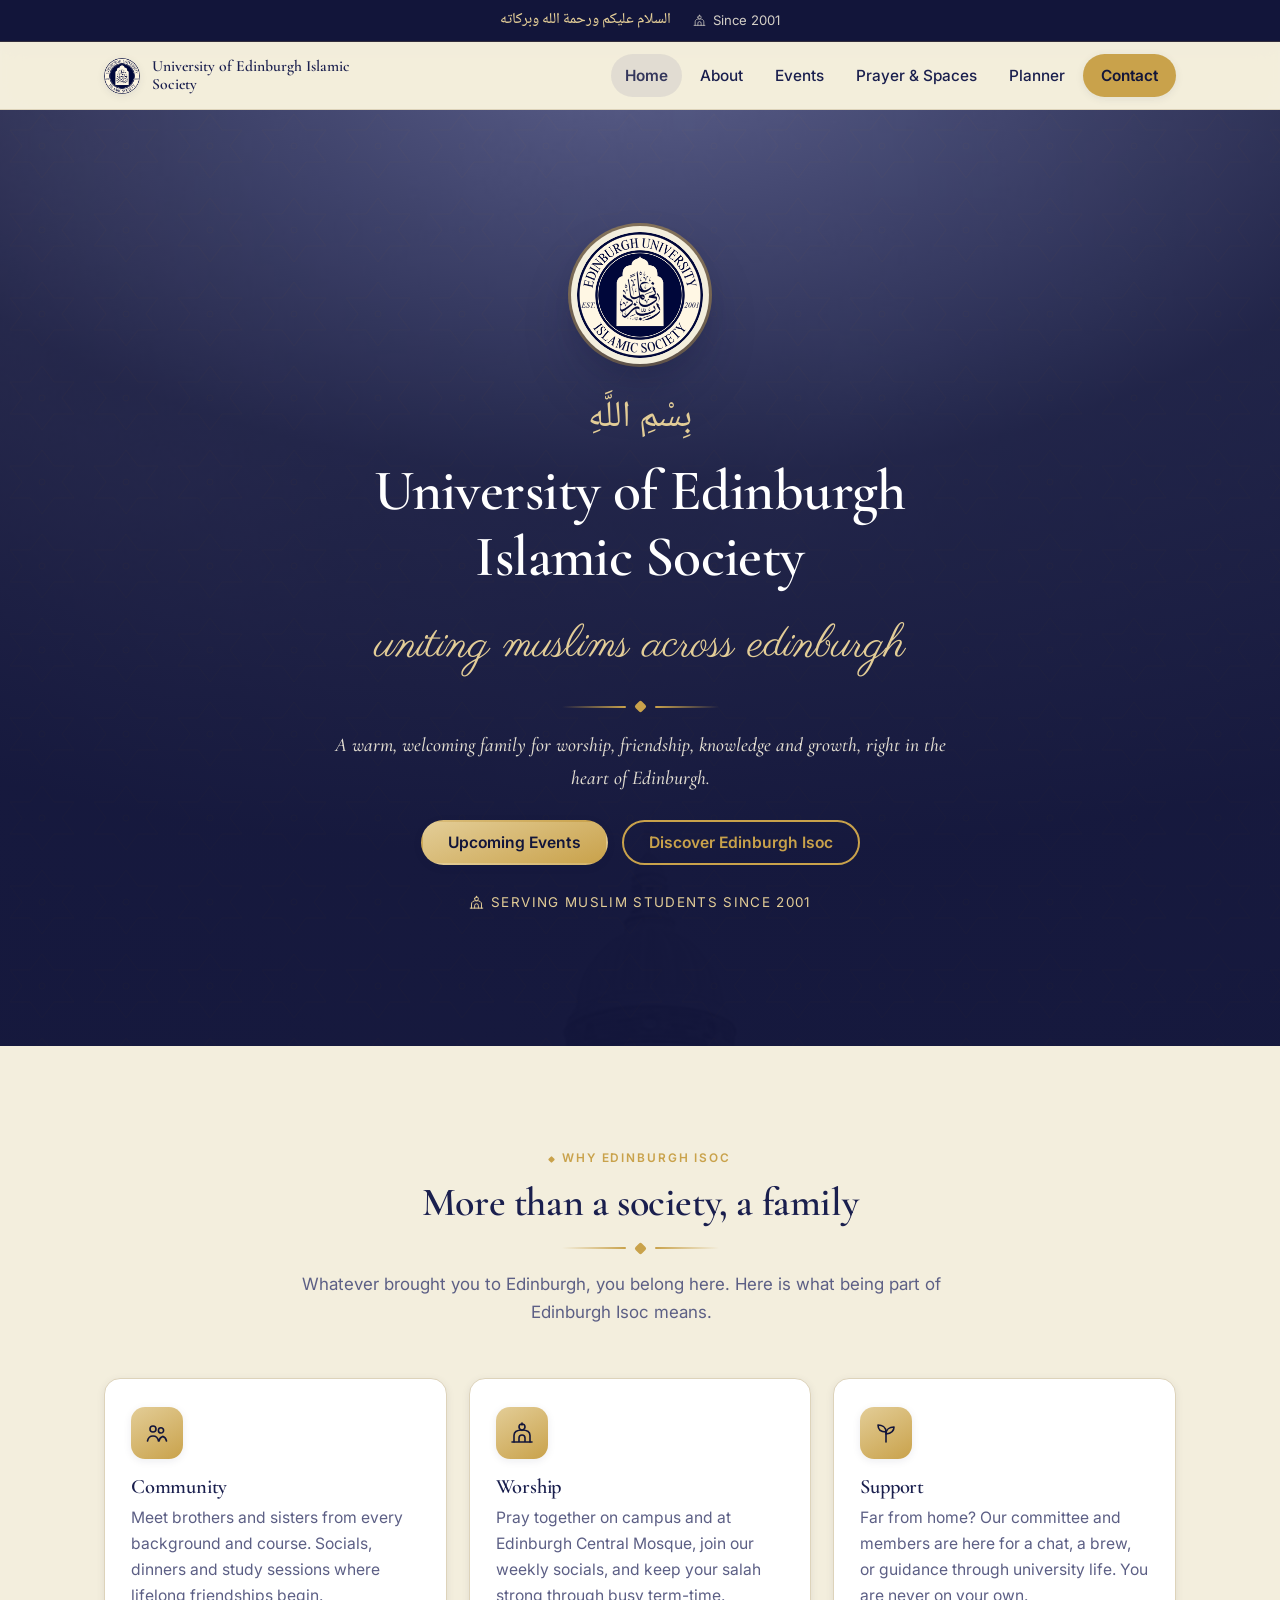
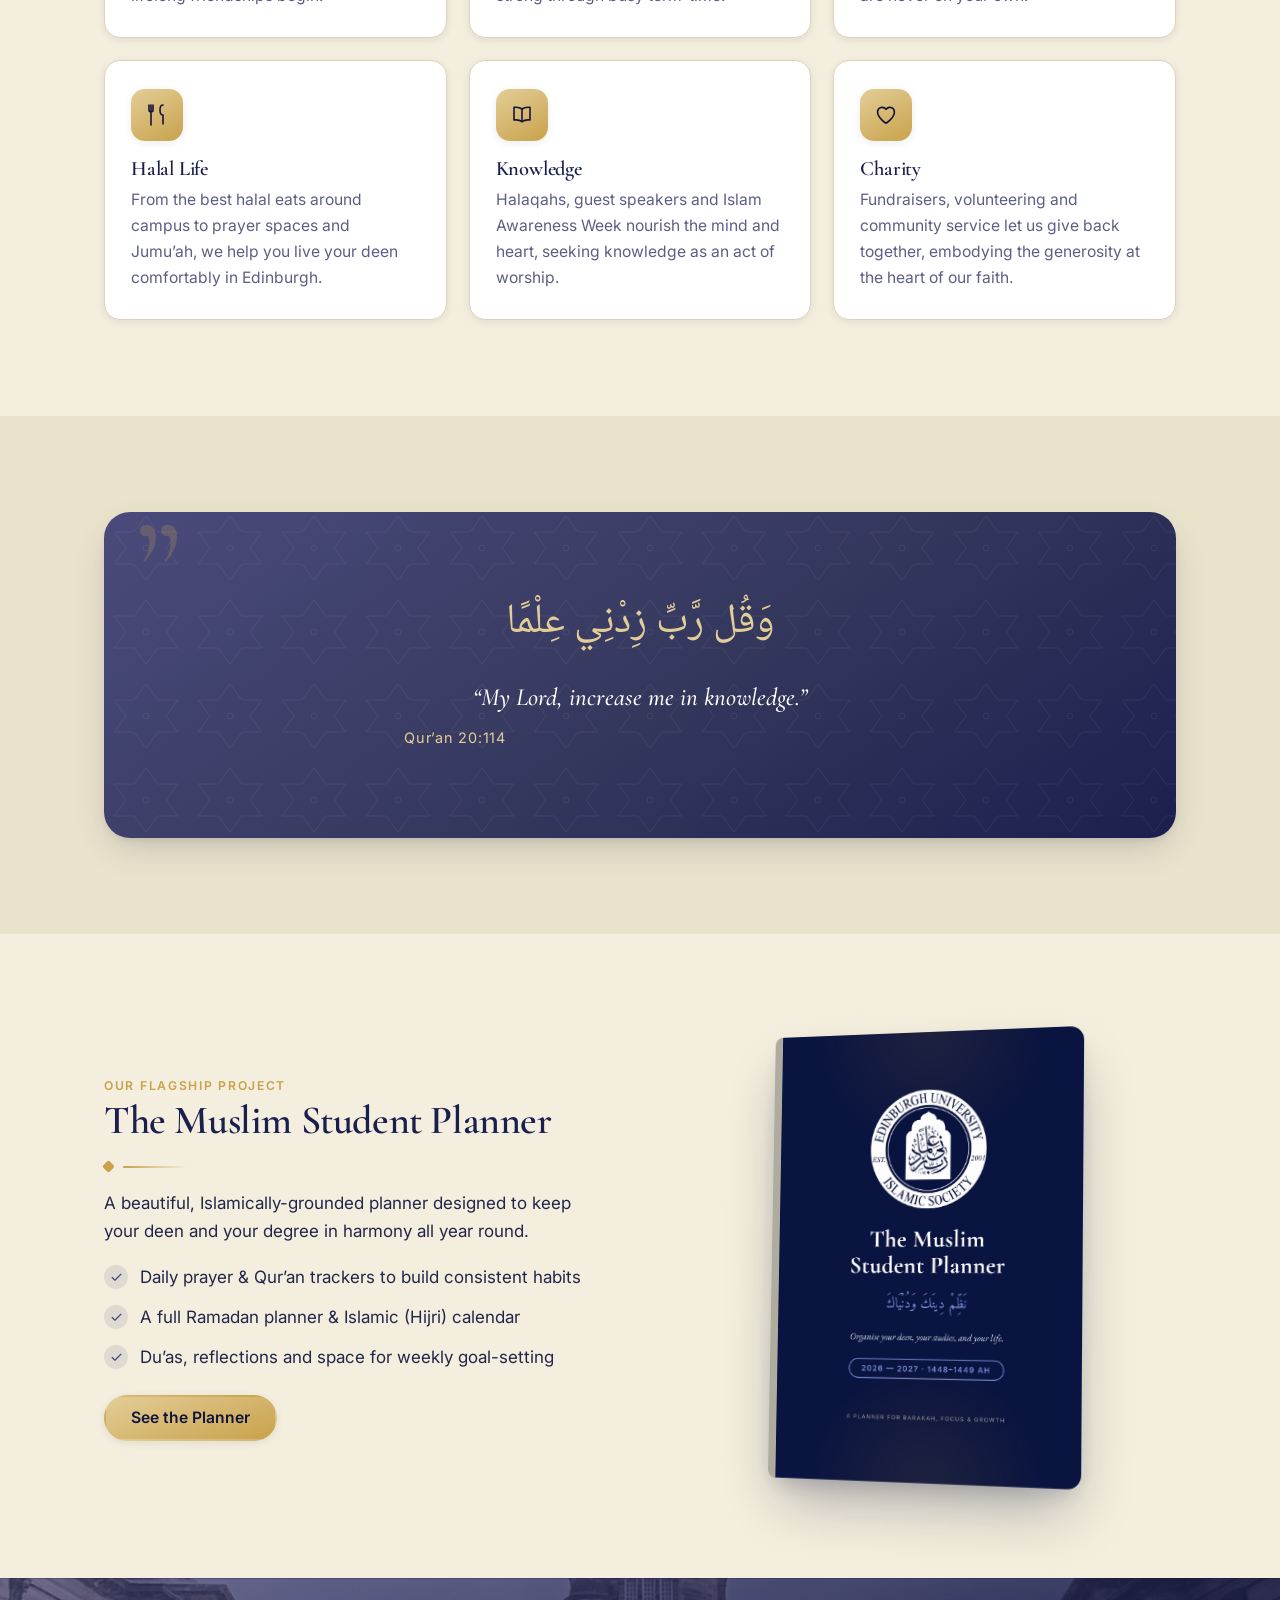
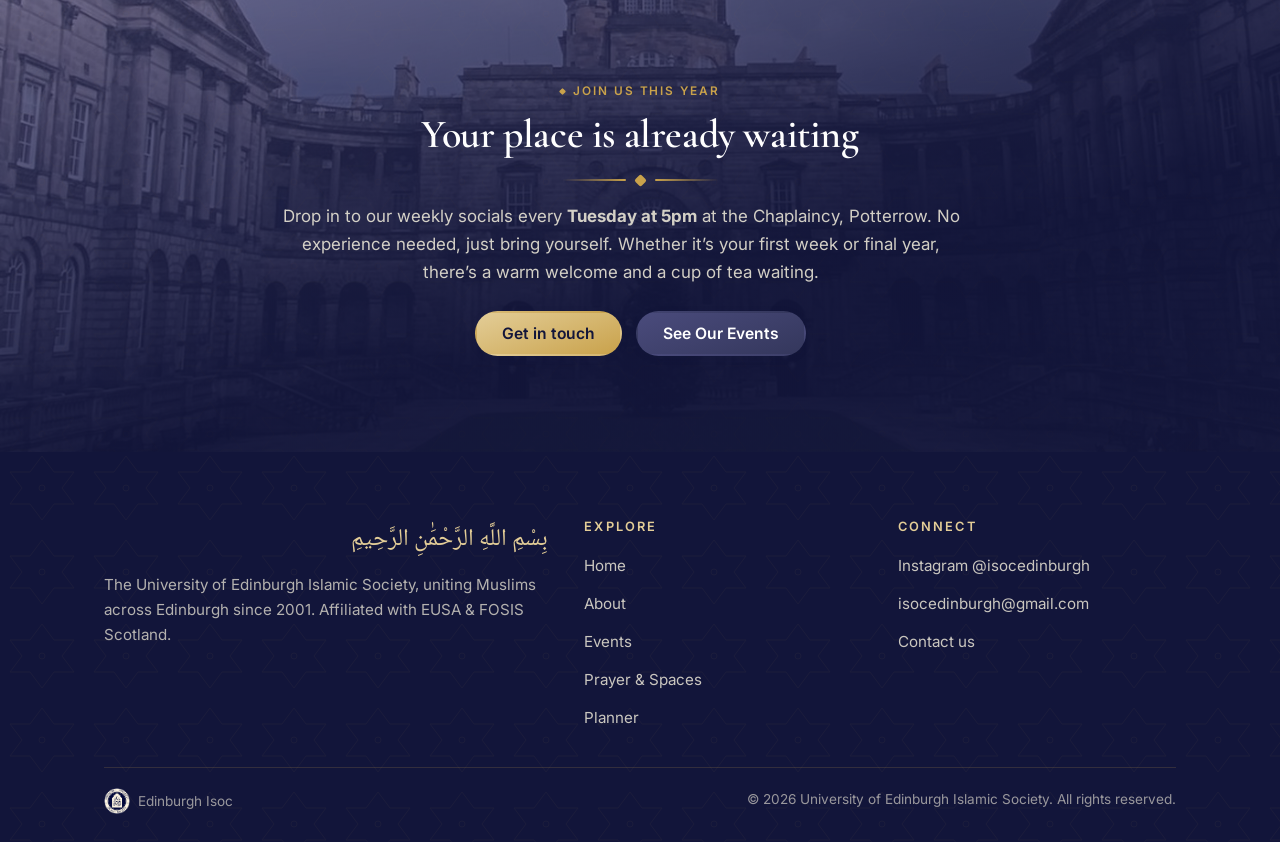
==== index.html @ 8b5e1097 "Initial commit: Edinburgh Isoc website, ready for Vercel Static multi-page site (Home, About, Events" ====
<!DOCTYPE html>
<html lang="en">
<head>
  <meta charset="UTF-8" />
  <meta name="viewport" content="width=device-width, initial-scale=1.0" />
  <title>University of Edinburgh Islamic Society · Edinburgh Isoc</title>
  <meta name="description" content="The University of Edinburgh Islamic Society (Edinburgh Isoc): uniting Muslims across Edinburgh. Community, worship, support and knowledge since 2001." />
  <link rel="icon" href="assets/logo-mark.png" />
  <link rel="preconnect" href="https://fonts.googleapis.com" />
  <link rel="preconnect" href="https://fonts.gstatic.com" crossorigin />
  <link rel="stylesheet" href="assets/style.css" />
</head>
<body>

  <!-- ===== Salaam top bar ===== -->
  <div class="topbar">
    <div class="topbar-inner">
      <span class="salaam">السلام عليكم ورحمة الله وبركاته</span>
      <span class="tb-item"><svg viewBox="0 0 24 24" fill="none" stroke="currentColor" stroke-width="1.6" stroke-linecap="round" stroke-linejoin="round" aria-hidden="true"><path d="M12 2v2M9 6a3 3 0 1 1 6 0c0 1.7-1.3 2.6-3 3.4C10.3 8.6 9 7.7 9 6Z"/><path d="M4 21v-6.5C4 11 7 9 12 9s8 2 8 5.5V21"/><path d="M2 21h20M9 21v-4a3 3 0 0 1 6 0v4"/></svg> Since 2001</span>
    </div>
  </div>

  <!-- ===== Sticky nav ===== -->
  <header class="nav">
    <nav class="nav-inner" aria-label="Primary">
      <a class="brand" href="index.html" aria-label="University of Edinburgh Islamic Society home">
        <img class="brand-mark" src="assets/logo-mark.png" alt="Edinburgh Isoc crescent logo" width="36" height="36"
          onerror="this.outerHTML='&lt;svg class=&quot;brand-mark&quot; viewBox=&quot;0 0 100 100&quot; width=&quot;36&quot; height=&quot;36&quot; aria-hidden=&quot;true&quot;&gt;&lt;path d=&quot;M68 12a40 40 0 1 0 0 76 32 32 0 1 1 0-76z&quot; fill=&quot;%23c9a24b&quot;/&gt;&lt;/svg&gt;'" />
        <span class="brand-text"><b>University of Edinburgh Islamic Society</b></span>
      </a>
      <div class="nav-links">
        <a href="index.html" class="active" aria-current="page">Home</a>
        <a href="about.html">About</a>
        <a href="fixr.html">Events</a>
        <a href="prayer.html">Prayer &amp; Spaces</a>
        <a href="planner.html">Planner</a>
        <a href="contact.html" class="nav-cta">Contact</a>
      </div>
      <button class="hamburger" aria-label="Open menu" aria-expanded="false" aria-controls="primary-menu">
        <span></span><span></span><span></span>
      </button>
    </nav>
  </header>
  <div class="nav-overlay" aria-hidden="true"></div>

  <main>
    <!-- ===== Hero ===== -->
    <section class="hero">
      <div class="hero-bg"></div>
      <div class="hero-scrim"></div>
      <div class="hero-pattern"></div>
      <div class="hero-inner">
        <img class="logo-full" src="assets/logo-full.png" alt="University of Edinburgh Islamic Society" width="148"
          onerror="this.outerHTML='&lt;svg class=&quot;logo-full&quot; viewBox=&quot;0 0 100 100&quot; width=&quot;148&quot; height=&quot;148&quot; aria-hidden=&quot;true&quot;&gt;&lt;path d=&quot;M68 12a40 40 0 1 0 0 76 32 32 0 1 1 0-76z&quot; fill=&quot;%23c9a24b&quot;/&gt;&lt;/svg&gt;'" />
        <p class="bismillah">بِسْمِ اللَّهِ</p>
        <h1>University of Edinburgh<br />Islamic Society</h1>
        <span class="hero-script">uniting muslims across edinburgh</span>
        <div class="gold-rule"><span class="diamond"></span></div>
        <p class="hero-lead">A warm, welcoming family for worship, friendship, knowledge and growth, right in the heart of Edinburgh.</p>
        <div class="btn-row center">
          <a class="btn btn-gold" href="fixr.html">Upcoming Events</a>
          <a class="btn btn-ghost" href="about.html">Discover Edinburgh Isoc</a>
        </div>
        <p class="hero-meta"><span><svg viewBox="0 0 24 24" fill="none" stroke="currentColor" stroke-width="1.6" stroke-linecap="round" stroke-linejoin="round" aria-hidden="true"><path d="M12 2v2M9 6a3 3 0 1 1 6 0c0 1.7-1.3 2.6-3 3.4C10.3 8.6 9 7.7 9 6Z"/><path d="M4 21v-6.5C4 11 7 9 12 9s8 2 8 5.5V21"/><path d="M2 21h20M9 21v-4a3 3 0 0 1 6 0v4"/></svg> Serving Muslim students since 2001</span></p>
      </div>
    </section>

    <!-- ===== Why Edinburgh Isoc ===== -->
    <section class="section section--cream">
      <div class="container">
        <div class="section-head reveal">
          <span class="eyebrow">Why Edinburgh Isoc</span>
          <h2>More than a society, a family</h2>
          <div class="gold-rule"><span class="diamond"></span></div>
          <p>Whatever brought you to Edinburgh, you belong here. Here is what being part of Edinburgh Isoc means.</p>
        </div>
        <div class="grid grid-3">
          <article class="card reveal">
            <span class="icon-chip" aria-hidden="true"><svg viewBox="0 0 24 24" fill="none" stroke="currentColor" stroke-width="1.6" stroke-linecap="round" stroke-linejoin="round" aria-hidden="true"><path d="M8 11a3 3 0 1 0 0-6 3 3 0 0 0 0 6Zm8 1a2.6 2.6 0 1 0 0-5.2 2.6 2.6 0 0 0 0 5.2ZM2.5 20c.6-3.2 3-5 5.5-5s4.9 1.8 5.5 5M14 20c.4-2.3 1.8-4 3.7-4.6 2 .5 3.3 2.3 3.8 4.6"/></svg></span>
            <h3>Community</h3>
            <p>Meet brothers and sisters from every background and course. Socials, dinners and study sessions where lifelong friendships begin.</p>
          </article>
          <article class="card reveal">
            <span class="icon-chip" aria-hidden="true"><svg viewBox="0 0 24 24" fill="none" stroke="currentColor" stroke-width="1.6" stroke-linecap="round" stroke-linejoin="round" aria-hidden="true"><path d="M12 2v2M9 6a3 3 0 1 1 6 0c0 1.7-1.3 2.6-3 3.4C10.3 8.6 9 7.7 9 6Z"/><path d="M4 21v-6.5C4 11 7 9 12 9s8 2 8 5.5V21"/><path d="M2 21h20M9 21v-4a3 3 0 0 1 6 0v4"/></svg></span>
            <h3>Worship</h3>
            <p>Pray together on campus and at Edinburgh Central Mosque, join our weekly socials, and keep your salah strong through busy term-time.</p>
          </article>
          <article class="card reveal">
            <span class="icon-chip" aria-hidden="true"><svg viewBox="0 0 24 24" fill="none" stroke="currentColor" stroke-width="1.6" stroke-linecap="round" stroke-linejoin="round" aria-hidden="true"><path d="M12 21V11"/><path d="M12 11C12 6 8 4 4 4c0 4.5 2.8 7 8 7Z"/><path d="M12 13c0-4.5 3.5-7 8-7 0 4-3 6.5-8 7Z"/></svg></span>
            <h3>Support</h3>
            <p>Far from home? Our committee and members are here for a chat, a brew, or guidance through university life. You are never on your own.</p>
          </article>
          <article class="card reveal">
            <span class="icon-chip" aria-hidden="true"><svg viewBox="0 0 24 24" fill="none" stroke="currentColor" stroke-width="1.6" stroke-linecap="round" stroke-linejoin="round" aria-hidden="true"><path d="M6 2v8M4 2v5a2 2 0 0 0 4 0V2M6 10v12M18 2c-1.7 0-3 2-3 5s1 5 3 5v9"/></svg></span>
            <h3>Halal Life</h3>
            <p>From the best halal eats around campus to prayer spaces and Jumu’ah, we help you live your deen comfortably in Edinburgh.</p>
          </article>
          <article class="card reveal">
            <span class="icon-chip" aria-hidden="true"><svg viewBox="0 0 24 24" fill="none" stroke="currentColor" stroke-width="1.6" stroke-linecap="round" stroke-linejoin="round" aria-hidden="true"><path d="M12 6c-2-1.5-4.5-2-8-1.6V17c3.5-.4 6 .1 8 1.6 2-1.5 4.5-2 8-1.6V4.4C16.5 4 14 4.5 12 6Z"/><path d="M12 6v12.6"/></svg></span>
            <h3>Knowledge</h3>
            <p>Halaqahs, guest speakers and Islam Awareness Week nourish the mind and heart, seeking knowledge as an act of worship.</p>
          </article>
          <article class="card reveal">
            <span class="icon-chip" aria-hidden="true"><svg viewBox="0 0 24 24" fill="none" stroke="currentColor" stroke-width="1.6" stroke-linecap="round" stroke-linejoin="round" aria-hidden="true"><path d="M12 20.2S3.6 15 3.6 9a4.6 4.6 0 0 1 8.4-2.6A4.6 4.6 0 0 1 20.4 9c0 6-8.4 11.2-8.4 11.2Z"/></svg></span>
            <h3>Charity</h3>
            <p>Fundraisers, volunteering and community service let us give back together, embodying the generosity at the heart of our faith.</p>
          </article>
        </div>
      </div>
    </section>

    <!-- ===== Qur'an quote band ===== -->
    <section class="section section--panel">
      <div class="container">
        <div class="quote-band reveal">
          <p class="ar">وَقُل رَّبِّ زِدْنِي عِلْمًا</p>
          <p class="tr">“My Lord, increase me in knowledge.”</p>
          <p class="ref">Qur’an 20:114</p>
        </div>
      </div>
    </section>

    <!-- ===== Planner feature ===== -->
    <section class="section section--cream">
      <div class="container">
        <div class="feature">
          <div class="reveal">
            <span class="eyebrow" style="color:var(--gold);font-weight:600;letter-spacing:.14em;text-transform:uppercase;font-size:.76rem;">Our flagship project</span>
            <h2>The Muslim Student Planner</h2>
            <div class="gold-rule start"><span class="diamond"></span></div>
            <p>A beautiful, Islamically-grounded planner designed to keep your deen and your degree in harmony all year round.</p>
            <ul class="ticklist">
              <li><span class="tick"><svg viewBox="0 0 24 24" fill="none" stroke="currentColor" stroke-width="2.2" stroke-linecap="round" stroke-linejoin="round" aria-hidden="true"><path d="m4 12 5 5 11-11"/></svg></span><span>Daily prayer &amp; Qur’an trackers to build consistent habits</span></li>
              <li><span class="tick"><svg viewBox="0 0 24 24" fill="none" stroke="currentColor" stroke-width="2.2" stroke-linecap="round" stroke-linejoin="round" aria-hidden="true"><path d="m4 12 5 5 11-11"/></svg></span><span>A full Ramadan planner &amp; Islamic (Hijri) calendar</span></li>
              <li><span class="tick"><svg viewBox="0 0 24 24" fill="none" stroke="currentColor" stroke-width="2.2" stroke-linecap="round" stroke-linejoin="round" aria-hidden="true"><path d="m4 12 5 5 11-11"/></svg></span><span>Du’as, reflections and space for weekly goal-setting</span></li>
            </ul>
            <div class="btn-row">
              <a class="btn btn-gold" href="planner.html">See the Planner</a>
            </div>
          </div>
          <div class="reveal">
            <div class="book-wrap">
              <img class="book-cover" src="assets/planner-cover.jpg" alt="The Muslim Student Planner 2026–27 cover" />
            </div>
          </div>
        </div>
      </div>
    </section>

    <!-- ===== Final CTA ===== -->
    <section class="section section--ink has-photo">
      <div class="container">
        <div class="section-head reveal" style="margin-bottom:24px;">
          <span class="eyebrow">Join us this year</span>
          <h2 style="color:var(--white);">Your place is already waiting</h2>
          <div class="gold-rule"><span class="diamond"></span></div>
          <p style="color:rgba(243,238,221,.85);">Drop in to our weekly socials every <strong>Tuesday at 5pm</strong> at the Chaplaincy, Potterrow. No experience needed, just bring yourself. Whether it’s your first week or final year, there’s a warm welcome and a cup of tea waiting.</p>
        </div>
        <div class="btn-row center reveal">
          <a class="btn btn-gold" href="contact.html">Get in touch</a>
          <a class="btn btn-green" href="fixr.html">See Our Events</a>
        </div>
      </div>
    </section>
  </main>

  <!-- ===== Footer ===== -->
  <footer class="footer">
    <div class="container">
      <div class="footer-grid">
        <div class="footer-about">
          <p class="bismillah">بِسْمِ اللَّهِ الرَّحْمَٰنِ الرَّحِيمِ</p>
          <p>The University of Edinburgh Islamic Society, uniting Muslims across Edinburgh since 2001. Affiliated with EUSA &amp; FOSIS Scotland.</p>
        </div>
        <div>
          <h4>Explore</h4>
          <ul>
            <li><a href="index.html">Home</a></li>
            <li><a href="about.html">About</a></li>
            <li><a href="fixr.html">Events</a></li>
            <li><a href="prayer.html">Prayer &amp; Spaces</a></li>
            <li><a href="planner.html">Planner</a></li>
          </ul>
        </div>
        <div>
          <h4>Connect</h4>
          <ul>
            <li><a href="https://instagram.com/isocedinburgh" target="_blank" rel="noopener">Instagram @isocedinburgh</a></li>
            <li><a href="mailto:isocedinburgh@gmail.com">isocedinburgh@gmail.com</a></li>
            <li><a href="contact.html">Contact us</a></li>
          </ul>
        </div>
      </div>
      <div class="footer-bottom">
        <span class="brand-mini">
          <img src="assets/logo-mark.png" alt="" aria-hidden="true" width="26" height="26" onerror="this.style.display='none'" />
          Edinburgh Isoc
        </span>
        <span>&copy; <span id="year">2026</span> University of Edinburgh Islamic Society. All rights reserved.</span>
      </div>
    </div>
  </footer>

  <script src="assets/script.js"></script>
</body>
</html>
---- assets/style.css ----
/* =====================================================================
   University of Edinburgh Islamic Society (Edinburgh Isoc)
   Global stylesheet (all pages)
   Handwritten CSS. No frameworks, no bundlers.
   ===================================================================== */

@import url('https://fonts.googleapis.com/css2?family=Cormorant+Garamond:ital,wght@0,500;0,600;0,700;1,500&family=Parisienne&family=Inter:wght@400;500;600;700&family=Noto+Naskh+Arabic:wght@400;500;600;700&display=swap');

/* ---------- Design tokens — navy / gold / cream ---------- */
:root {
  --ink: #1a1f4e;
  --ink2: #12153a;
  --green: #4a4b7c;
  --green2: #34375c;
  --gold: #c9a24b;
  --gold-lt: #e3cd97;
  --cream: #f3eedd;
  --panel: #eae3cc;
  --text: #23264a;
  --muted: #5c5f85;
  --white: #ffffff;
  --line: #ddd3ba;

  --serif: 'Cormorant Garamond', Georgia, 'Times New Roman', Times, serif;
  --serif-italic: 'Cormorant Garamond', Georgia, serif;
  --script: 'Parisienne', 'Snell Roundhand', cursive;
  --body: 'Inter', system-ui, -apple-system, 'Segoe UI', Roboto, Helvetica, Arial, sans-serif;
  --arabic: 'Noto Naskh Arabic', 'Geeza Pro', 'Traditional Arabic', serif;

  --radius: 16px;
  --radius-sm: 10px;
  --radius-lg: 26px;
  --maxw: 1120px;
  --shadow-sm: 0 2px 8px rgba(18, 21, 58, 0.08);
  --shadow: 0 14px 34px -6px rgba(18, 21, 58, 0.18), 0 4px 10px -4px rgba(18, 21, 58, 0.12);
  --shadow-lg: 0 30px 60px -12px rgba(18, 21, 58, 0.32), 0 10px 24px -8px rgba(18, 21, 58, 0.18);
  --ring: 0 0 0 3px rgba(201, 162, 75, 0.38);

  /* subtle 8-point Islamic star lattice, tokenised so any section can call it */
  --pattern-gold: url("data:image/svg+xml,%3Csvg xmlns='http://www.w3.org/2000/svg' width='84' height='84' viewBox='0 0 84 84'%3E%3Cg fill='none' stroke='%23c9a24b' stroke-width='1'%3E%3Cpath d='M42 4 L54 20 L74 20 L62 36 L74 52 L54 52 L42 68 L30 52 L10 52 L22 36 L10 20 L30 20 Z'/%3E%3Ccircle cx='42' cy='36' r='3'/%3E%3C/g%3E%3C/svg%3E");
  --pattern-cream: url("data:image/svg+xml,%3Csvg xmlns='http://www.w3.org/2000/svg' width='84' height='84' viewBox='0 0 84 84'%3E%3Cg fill='none' stroke='%23f3eedd' stroke-width='1'%3E%3Cpath d='M42 4 L54 20 L74 20 L62 36 L74 52 L54 52 L42 68 L30 52 L10 52 L22 36 L10 20 L30 20 Z'/%3E%3Ccircle cx='42' cy='36' r='3'/%3E%3C/g%3E%3C/svg%3E");
  --grain: url("data:image/svg+xml,%3Csvg xmlns='http://www.w3.org/2000/svg' width='140' height='140'%3E%3Cfilter id='n'%3E%3CfeTurbulence type='fractalNoise' baseFrequency='0.85' numOctaves='2' stitchTiles='stitch'/%3E%3CfeColorMatrix type='saturate' values='0'/%3E%3C/filter%3E%3Crect width='100%25' height='100%25' filter='url(%23n)'/%3E%3C/svg%3E");
}

/* ---------- Reset / base ---------- */
*, *::before, *::after { box-sizing: border-box; }
html { scroll-behavior: smooth; -webkit-text-size-adjust: 100%; }
body {
  margin: 0;
  font-family: var(--body);
  color: var(--text);
  background: var(--cream);
  line-height: 1.65;
  font-size: 17px;
  -webkit-font-smoothing: antialiased;
  text-rendering: optimizeLegibility;
}
img { max-width: 100%; display: block; }
a { color: var(--green); text-decoration: none; }
a:hover { color: var(--green2); }
h1, h2, h3, h4 {
  font-family: var(--serif);
  font-optical-sizing: auto;
  color: var(--ink);
  line-height: 1.14;
  font-weight: 600;
  margin: 0 0 .4em;
  letter-spacing: -.01em;
  text-wrap: balance;
}
h1 { font-size: clamp(2.3rem, 5.4vw, 3.6rem); font-weight: 600; }
h2 { font-size: clamp(1.7rem, 3.6vw, 2.5rem); }
h3 { font-size: 1.28rem; font-weight: 600; }
p { margin: 0 0 1rem; max-width: 62ch; }
p.center, .center p { margin-inline: auto; }
:focus-visible { outline: none; box-shadow: var(--ring); border-radius: 6px; }

/* ---------- Layout helpers ---------- */
.container { width: 100%; max-width: var(--maxw); margin-inline: auto; padding-inline: 24px; }
.section { padding: clamp(52px, 7.5vw, 96px) 0; }
.section--cream { background: var(--cream); }
.section--panel { background: var(--panel); position: relative; }
.section--ink { background: var(--ink); color: var(--cream); }
.section--ink.has-photo {
  position: relative;
  background-image:
    linear-gradient(165deg, rgba(74,75,124,.5), rgba(18,21,58,.94) 62%),
    url('cta-photo.jpg');
  background-size: cover;
  background-position: center 42%;
}
.section--ink.has-photo::before { content: ""; position: absolute; inset: 0; background-image: var(--pattern-gold); background-size: 84px 84px; opacity: .08; mix-blend-mode: soft-light; }
.section--ink.has-photo .container { position: relative; }
.section-head { max-width: 720px; margin: 0 auto clamp(30px, 4vw, 52px); text-align: center; }
.section-head.left { margin-inline: 0; text-align: left; }
.section-head .eyebrow { display: inline-flex; align-items: center; gap: 8px; font-family: var(--body); font-weight: 600; letter-spacing: .16em; text-transform: uppercase; font-size: .74rem; color: var(--gold); margin-bottom: .7rem; }
.section-head .eyebrow::before { content: ""; width: 5px; height: 5px; background: var(--gold); transform: rotate(45deg); border-radius: 1px; }
.section-head p { color: var(--muted); font-size: 1.06rem; }
.lead { font-size: 1.15rem; color: var(--muted); }
.center { text-align: center; }

/* ---------- Gold divider ---------- */
.gold-rule { display: flex; align-items: center; justify-content: center; gap: 10px; margin: 18px auto; }
.gold-rule::before, .gold-rule::after { content: ""; height: 2px; width: 64px; background: linear-gradient(90deg, transparent, var(--gold)); border-radius: 2px; }
.gold-rule::after { background: linear-gradient(90deg, var(--gold), transparent); }
.gold-rule .diamond { width: 9px; height: 9px; background: var(--gold); transform: rotate(45deg); border-radius: 2px; }
.gold-rule.start { justify-content: flex-start; }
.gold-rule.start::before { display: none; }

/* Arabic text */
.arabic { font-family: var(--arabic); direction: rtl; line-height: 2; }

/* Script accent — sparing use, short phrases only */
.script { font-family: var(--script); font-weight: 400; color: var(--gold); line-height: 1.1; }
.hero-script { display: block; font-family: var(--script); font-size: clamp(2rem, 4.4vw, 2.9rem); color: var(--gold-lt); margin: -.35rem 0 .6rem; }

/* =====================================================================
   Salaam top bar
   ===================================================================== */
.topbar { background: var(--ink2); color: var(--gold-lt); font-size: .82rem; border-bottom: 1px solid rgba(201,162,75,.18); }
.topbar-inner { display: flex; align-items: center; justify-content: center; gap: 22px; padding: 8px 24px; max-width: var(--maxw); margin-inline: auto; white-space: nowrap; overflow-x: auto; scrollbar-width: none; }
.topbar-inner::-webkit-scrollbar { display: none; }
.topbar .salaam { font-family: var(--arabic); direction: rtl; color: var(--gold-lt); font-size: .95rem; font-weight: 500; }
.topbar .tb-item { color: rgba(243,238,221,.86); display: inline-flex; align-items: center; gap: 7px; }
.topbar .tb-item svg { flex: none; width: 13px; height: 13px; opacity: .85; }
.topbar .tb-spacer { flex: 1 1 auto; min-width: 8px; }
.topbar .tb-link { color: var(--gold); font-weight: 600; }
.topbar .tb-link:hover { color: var(--gold-lt); }

/* =====================================================================
   Sticky nav
   ===================================================================== */
.nav { position: sticky; top: 0; z-index: 50; background: rgba(243,238,221,.86); backdrop-filter: saturate(160%) blur(14px); -webkit-backdrop-filter: saturate(160%) blur(14px); border-bottom: 1px solid var(--line); }
.nav-inner { display: flex; align-items: center; justify-content: space-between; gap: 16px; padding: 12px 24px; max-width: var(--maxw); margin-inline: auto; }
.brand { display: inline-flex; align-items: center; gap: 12px; }
.brand img.brand-mark, .brand svg.brand-mark { width: 36px; height: 36px; border-radius: 50%; object-fit: cover; box-shadow: var(--shadow-sm); background: var(--cream); }
.brand-text { display: flex; flex-direction: column; line-height: 1.15; max-width: 230px; }
.brand-text b { font-family: var(--serif); font-weight: 600; color: var(--ink); font-size: .98rem; white-space: normal; }
.brand-text span { font-size: .72rem; color: var(--muted); letter-spacing: .04em; }

.nav-links { display: flex; align-items: center; gap: 4px; }
.nav-links a { color: var(--ink); font-weight: 500; font-size: .96rem; padding: 9px 14px; border-radius: 999px; transition: background .18s ease, color .18s ease; }
.nav-links a:hover { background: rgba(201,162,75,.14); }
.nav-links a.active { color: var(--green2); background: rgba(74,75,124,.10); font-weight: 600; }
.nav-links a.nav-cta { background: var(--gold); color: var(--ink2); font-weight: 600; padding: 9px 18px; box-shadow: var(--shadow-sm); }
.nav-links a.nav-cta:hover { background: var(--gold-lt); }

.hamburger { display: none; flex-direction: column; gap: 5px; background: none; border: 0; cursor: pointer; padding: 8px; border-radius: 10px; }
.hamburger span { width: 24px; height: 2px; background: var(--ink); border-radius: 2px; transition: transform .25s ease, opacity .25s ease; }
.nav-overlay { display: none; }

/* =====================================================================
   Buttons
   ===================================================================== */
.btn { display: inline-flex; align-items: center; justify-content: center; gap: 8px; font-family: var(--body); font-weight: 600; font-size: .98rem; padding: 13px 25px; border-radius: 999px; border: 2px solid transparent; cursor: pointer; transition: transform .18s ease, box-shadow .22s ease, background .2s ease, color .2s ease; line-height: 1; position: relative; }
.btn:active { transform: translateY(1px); }
.btn-gold { background: linear-gradient(160deg, var(--gold-lt), var(--gold)); color: var(--ink2); box-shadow: var(--shadow-sm); }
.btn-gold:hover { background: linear-gradient(160deg, var(--gold-lt), var(--gold-lt)); color: var(--ink2); box-shadow: var(--shadow); transform: translateY(-2px); }
.btn-green { background: linear-gradient(160deg, var(--green), var(--green2)); color: var(--white); box-shadow: var(--shadow-sm); }
.btn-green:hover { background: var(--green2); color: var(--white); box-shadow: var(--shadow); transform: translateY(-2px); }
.btn-ghost { background: transparent; color: var(--gold); border-color: var(--gold); }
.btn-ghost:hover { background: rgba(201,162,75,.14); color: var(--gold-lt); transform: translateY(-2px); }
.btn-ghost.on-light { color: var(--green2); border-color: var(--gold); }
.btn-ghost.on-light:hover { background: rgba(201,162,75,.12); color: var(--green2); }
.btn-row { display: flex; flex-wrap: wrap; gap: 14px; }
.btn-row.center { justify-content: center; }
.btn svg { width: 17px; height: 17px; }

/* =====================================================================
   Hero — photographic, layered
   ===================================================================== */
.hero {
  position: relative;
  color: var(--cream);
  overflow: hidden;
  isolation: isolate;
}
.hero-bg {
  position: absolute; inset: 0; z-index: -3;
  background-image: url('hero-photo.jpg');
  background-size: cover; background-position: center 78%;
}
.hero-scrim {
  position: absolute; inset: 0; z-index: -2;
  background:
    radial-gradient(120% 90% at 50% -10%, rgba(74,75,124,.55) 0%, rgba(18,21,58,.86) 55%, rgba(18,21,58,.97) 100%);
}
.hero-pattern {
  position: absolute; inset: 0; z-index: -1;
  background-image: var(--pattern-gold);
  background-size: 84px 84px;
  opacity: .12;
  mix-blend-mode: soft-light;
}
.hero-inner { position: relative; max-width: var(--maxw); margin-inline: auto; padding: clamp(64px, 10vw, 116px) 24px; text-align: center; }
.hero h1 { color: var(--white); }
.hero .logo-full { width: clamp(112px, 20vw, 138px); height: auto; margin: 0 auto 24px; border-radius: 50%; box-shadow: var(--shadow-lg), 0 0 0 3px rgba(201,162,75,.5); background: var(--cream); padding: 6px; }
.hero .bismillah { font-family: var(--arabic); direction: rtl; color: var(--gold-lt); font-size: clamp(1.6rem, 4vw, 2.3rem); margin-bottom: 10px; }
.hero .gold-rule::before, .hero .gold-rule::after { background: linear-gradient(90deg, transparent, var(--gold)); }
.hero .gold-rule::after { background: linear-gradient(90deg, var(--gold), transparent); }
.hero .hero-lead { color: rgba(243,238,221,.92); font-size: 1.22rem; max-width: 640px; margin: 8px auto 26px; font-family: var(--serif-italic); font-style: italic; font-weight: 500; }
.hero .hero-meta { margin-top: 26px; color: var(--gold-lt); font-size: .84rem; letter-spacing: .1em; text-transform: uppercase; display: inline-flex; gap: 18px; flex-wrap: wrap; justify-content: center; }
.hero .hero-meta span { display: inline-flex; align-items: center; gap: 7px; }
.hero .hero-meta svg { width: 15px; height: 15px; }

/* Page (inner) hero — smaller, for sub pages, same photographic system */
.page-hero { position: relative; color: var(--cream); overflow: hidden; isolation: isolate; }
.page-hero .hero-bg { background-position: center 60%; }
.page-hero .hero-scrim { background: linear-gradient(158deg, rgba(74,75,124,.78), rgba(18,21,58,.94) 65%); }
.page-hero .hero-inner { padding: clamp(52px, 7.5vw, 84px) 24px; }
.page-hero h1 { color: var(--white); }
.page-hero .hero-lead { margin: 0 auto; max-width: 640px; color: rgba(243,238,221,.88); }
.page-hero .arabic-sub { font-family: var(--arabic); direction: rtl; color: var(--gold-lt); font-size: clamp(1.4rem, 3.5vw, 2rem); margin: 4px 0 12px; }
.page-hero .eyebrow-pale { display: inline-flex; align-items: center; gap: 8px; font-size: .74rem; letter-spacing: .18em; text-transform: uppercase; color: var(--gold-lt); margin-bottom: .8rem; }
.page-hero .eyebrow-pale::before { content: ""; width: 5px; height: 5px; background: var(--gold-lt); transform: rotate(45deg); }

/* =====================================================================
   Cards
   ===================================================================== */
.grid { display: grid; gap: 22px; }
.grid-3 { grid-template-columns: repeat(3, 1fr); }
.grid-2 { grid-template-columns: repeat(2, 1fr); }

.card { background: var(--white); border: 1px solid var(--line); border-radius: var(--radius); padding: 28px 26px; box-shadow: var(--shadow-sm); transition: transform .22s ease, box-shadow .22s ease, border-color .22s ease; position: relative; }
.card:hover { transform: translateY(-6px); box-shadow: var(--shadow); border-color: var(--gold-lt); }
.icon-chip { display: inline-flex; align-items: center; justify-content: center; width: 52px; height: 52px; border-radius: 14px; background: linear-gradient(150deg, var(--gold-lt), var(--gold)); color: var(--ink2); margin-bottom: 16px; box-shadow: var(--shadow-sm); }
.icon-chip svg { width: 24px; height: 24px; stroke: currentColor; fill: none; stroke-width: 1.6; }
.card h3 { margin-bottom: .35em; }
.card p { color: var(--muted); margin-bottom: 0; font-size: .98rem; }
.card .role-tag { display: inline-block; font-size: .72rem; font-weight: 600; letter-spacing: .1em; text-transform: uppercase; color: var(--gold); margin-bottom: 8px; }

/* =====================================================================
   Lineage / chain of presidents
   ===================================================================== */
.lineage { border-top: 1px solid var(--line); max-width: 640px; margin: 0 auto; }
.lineage-row { display: grid; grid-template-columns: 5.5rem 1fr; gap: 1.5rem; padding: 1.05rem 0; border-bottom: 1px solid var(--line); align-items: baseline; }
.lineage-row .yr { font-family: var(--body); font-weight: 600; letter-spacing: .04em; color: var(--gold); font-variant-numeric: tabular-nums; font-size: .92rem; }
.lineage-row .who { font-family: var(--serif); font-weight: 600; color: var(--ink); font-size: 1.12rem; }
.lineage-row .who .tag { font-family: var(--body); font-weight: 500; font-size: .78rem; color: var(--muted); margin-left: .5em; }
.lineage-row.current .who { color: var(--green2); }
.lineage-row.current .who .tag { color: var(--green); font-weight: 600; }

/* =====================================================================
   Quote bands
   ===================================================================== */
.quote-band { background: linear-gradient(145deg, var(--green) 0%, var(--green2) 55%, var(--ink) 100%); color: var(--cream); text-align: center; border-radius: var(--radius-lg); padding: clamp(40px, 6.5vw, 72px); position: relative; overflow: hidden; box-shadow: var(--shadow); }
.quote-band::before { content: ""; position: absolute; inset: 0; background-image: var(--pattern-cream); background-size: 84px 84px; opacity: .07; }
.quote-band::after { content: "\201D"; position: absolute; top: -14px; left: 30px; font-family: var(--serif); font-size: 9rem; color: rgba(201,162,75,.24); line-height: 1; }
.quote-band .ar { position: relative; font-family: var(--arabic); direction: rtl; color: var(--gold-lt); font-size: clamp(1.8rem, 4.5vw, 2.6rem); margin-bottom: 14px; line-height: 1.9; }
.quote-band .tr { position: relative; font-family: var(--serif-italic); font-size: clamp(1.18rem, 2.4vw, 1.55rem); font-style: italic; font-weight: 500; max-width: 720px; margin: 0 auto 8px; color: var(--white); }
.quote-band .ref { position: relative; color: var(--gold-lt); font-size: .9rem; letter-spacing: .06em; }

.quote-card { background: var(--ink); color: var(--cream); border-radius: var(--radius); padding: 34px; box-shadow: var(--shadow); border: 1px solid rgba(201,162,75,.25); display: flex; flex-direction: column; justify-content: center; position: relative; overflow: hidden; }
.quote-card::before { content: ""; position: absolute; inset: 0; background-image: var(--pattern-cream); background-size: 70px 70px; opacity: .06; }
.quote-card .ar { position: relative; font-family: var(--arabic); direction: rtl; color: var(--gold-lt); font-size: 1.9rem; line-height: 1.9; margin-bottom: 14px; }
.quote-card .tr { position: relative; font-family: var(--serif-italic); font-style: italic; font-weight: 500; font-size: 1.22rem; color: var(--white); margin-bottom: 6px; }
.quote-card .ref { position: relative; color: var(--gold); font-size: .85rem; letter-spacing: .06em; }

/* =====================================================================
   Two-column feature
   ===================================================================== */
.feature { display: grid; grid-template-columns: 1fr 1fr; gap: clamp(30px, 5vw, 60px); align-items: center; }
.feature .ticklist { list-style: none; padding: 0; margin: 18px 0 24px; display: grid; gap: 12px; }
.feature .ticklist li { display: flex; gap: 12px; align-items: flex-start; color: var(--text); }
.tick { flex: none; width: 24px; height: 24px; border-radius: 50%; background: rgba(74,75,124,.12); color: var(--green); display: inline-flex; align-items: center; justify-content: center; margin-top: 2px; }
.tick svg { width: 13px; height: 13px; }

/* =====================================================================
   Book cover mockup
   ===================================================================== */
.book-wrap { display: flex; justify-content: center; perspective: 1400px; }
.book {
  width: min(320px, 80%); aspect-ratio: 3 / 4.2; border-radius: 8px 14px 14px 8px;
  background:
    repeating-linear-gradient(100deg, rgba(255,255,255,.035) 0 2px, transparent 2px 5px),
    linear-gradient(150deg, var(--green2), var(--ink) 75%);
  box-shadow: var(--shadow-lg), inset 0 0 0 1px rgba(201,162,75,.3);
  color: var(--cream); padding: 32px 28px; position: relative;
  transform: rotateY(-14deg) rotateX(3deg); transition: transform .45s ease;
  border-left: 8px solid rgba(0,0,0,.28);
}
.book:hover { transform: rotateY(-6deg) rotateX(1deg); }
.book::before { content: ""; position: absolute; inset: 0; background-image: var(--pattern-cream); background-size: 60px 60px; opacity: .05; border-radius: inherit; }
.book::after { content: ""; position: absolute; inset: 14px; border: 1.5px solid rgba(201,162,75,.45); border-radius: 6px; pointer-events: none; }
.book .crescent { font-size: 2.4rem; color: var(--gold-lt); }
.book .b-sub { font-family: var(--body); letter-spacing: .24em; text-transform: uppercase; font-size: .66rem; color: var(--gold); margin-top: 40px; }
.book .b-title { font-family: var(--serif); font-weight: 600; font-size: 1.75rem; line-height: 1.18; margin: 8px 0 6px; color: var(--white); }
.book .b-year { font-family: var(--serif); color: var(--gold-lt); font-size: 1rem; }
.book .b-ar { font-family: var(--arabic); direction: rtl; color: var(--gold-lt); font-size: 1.3rem; position: absolute; bottom: 28px; left: 28px; right: 28px; }

.book-cover {
  display: block; width: min(320px, 80%); aspect-ratio: 3 / 4.24; border-radius: 8px 14px 14px 8px;
  object-fit: cover; object-position: top center;
  box-shadow: var(--shadow-lg), inset 0 0 0 1px rgba(201,162,75,.3);
  transform: rotateY(-14deg) rotateX(3deg); transition: transform .45s ease;
  border-left: 8px solid rgba(0,0,0,.28);
}
.book-cover:hover { transform: rotateY(-6deg) rotateX(1deg); }

/* =====================================================================
   Prayer times widget
   ===================================================================== */
.prayer-widget { position: relative; overflow: hidden; background: linear-gradient(150deg, var(--green) 0%, var(--green2) 55%, var(--ink) 100%); color: var(--cream); border-radius: var(--radius-lg); padding: clamp(26px, 4vw, 40px); box-shadow: var(--shadow); border: 1px solid rgba(201,162,75,.25); }
.prayer-widget::before { content: ""; position: absolute; inset: 0; background-image: var(--pattern-cream); background-size: 84px 84px; opacity: .06; }
.pw-head { position: relative; display: flex; flex-wrap: wrap; align-items: baseline; justify-content: space-between; gap: 8px; margin-bottom: 22px; }
.pw-head h3 { color: var(--white); margin: 0; }
.pw-dates { color: var(--gold-lt); font-size: .92rem; text-align: right; }
.pw-dates .hijri { font-family: var(--arabic); direction: rtl; font-size: 1.05rem; }
.pw-grid { position: relative; display: grid; grid-template-columns: repeat(6, 1fr); gap: 12px; }
.pw-cell { background: rgba(255,255,255,.07); border: 1px solid rgba(201,162,75,.18); border-radius: 14px; padding: 17px 10px; text-align: center; transition: transform .2s ease, background .2s ease; }
.pw-cell .name { font-size: .82rem; letter-spacing: .05em; color: rgba(243,238,221,.82); margin-bottom: 6px; }
.pw-cell .time { font-family: var(--serif); font-weight: 600; font-size: 1.4rem; color: var(--white); font-variant-numeric: tabular-nums; }
.pw-cell.next { background: linear-gradient(150deg, var(--gold-lt), var(--gold)); border-color: var(--gold-lt); transform: translateY(-5px); box-shadow: 0 14px 28px rgba(0,0,0,.28); }
.pw-cell.next .name, .pw-cell.next .time { color: var(--ink2); }
.pw-cell .badge-next { display: none; font-size: .62rem; font-weight: 700; letter-spacing: .14em; text-transform: uppercase; margin-top: 7px; color: var(--ink2); }
.pw-cell.next .badge-next { display: block; }
.pw-note { position: relative; margin: 18px 0 0; color: rgba(243,238,221,.78); font-size: .86rem; }
.pw-error { position: relative; background: rgba(0,0,0,.18); border-radius: 12px; padding: 14px 16px; color: var(--gold-lt); font-size: .92rem; }

/* =====================================================================
   Events
   ===================================================================== */
.semester-title { display: flex; align-items: center; gap: 14px; margin-bottom: 24px; }
.semester-title .pill { background: linear-gradient(150deg, var(--green), var(--green2)); color: var(--white); font-weight: 600; font-size: .8rem; letter-spacing: .07em; padding: 7px 15px; border-radius: 999px; }
.event-list { display: grid; gap: 14px; }
.event { display: grid; grid-template-columns: auto 1fr auto; align-items: center; gap: 18px; background: var(--white); border: 1px solid var(--line); border-radius: var(--radius); padding: 18px 22px; box-shadow: var(--shadow-sm); transition: transform .2s ease, box-shadow .2s ease, border-color .2s ease; }
.event:hover { transform: translateX(5px); box-shadow: var(--shadow); border-color: var(--gold-lt); }
.event.highlight { border-color: var(--gold); background: linear-gradient(0deg, rgba(201,162,75,.08), rgba(201,162,75,.08)), var(--white); }
.date-chip { flex: none; display: flex; flex-direction: column; align-items: center; justify-content: center; width: 70px; min-height: 64px; border-radius: 12px; background: var(--panel); border: 1px solid var(--line); color: var(--green2); padding: 6px; text-align: center; }
.date-chip .m { font-size: .72rem; font-weight: 700; letter-spacing: .08em; text-transform: uppercase; }
.date-chip .d { font-family: var(--serif); font-weight: 600; font-size: 1.08rem; line-height: 1.1; font-variant-numeric: tabular-nums; }
.event .ev-body h4 { font-family: var(--serif); font-weight: 600; margin: 0 0 3px; font-size: 1.12rem; color: var(--ink); }
.event .ev-body p { margin: 0; color: var(--muted); font-size: .92rem; }
.badge { flex: none; font-size: .72rem; font-weight: 700; letter-spacing: .06em; text-transform: uppercase; padding: 6px 13px; border-radius: 999px; white-space: nowrap; }
.badge-free { background: rgba(74,75,124,.14); color: var(--green2); }
.badge-ticketed { background: rgba(201,162,75,.20); color: #8a6d1f; }
.badge-mixed { background: rgba(110,84,160,.16); color: #5b4790; }

/* =====================================================================
   CTA band (gold)
   ===================================================================== */
.cta-band { position: relative; overflow: hidden; background: linear-gradient(150deg, var(--gold-lt), var(--gold)); border-radius: var(--radius-lg); padding: clamp(30px, 4vw, 46px); display: flex; flex-wrap: wrap; align-items: center; justify-content: space-between; gap: 20px; box-shadow: var(--shadow); }
.cta-band::before { content: ""; position: absolute; inset: 0; background-image: var(--pattern-cream); background-size: 70px 70px; opacity: .1; }
.cta-band h3 { position: relative; color: var(--ink2); margin: 0 0 4px; }
.cta-band p { position: relative; color: #5c4a16; margin: 0; max-width: 560px; }
.cta-band > a, .cta-band > div { position: relative; }

/* =====================================================================
   Tables
   ===================================================================== */
.table-wrap { overflow-x: auto; border-radius: var(--radius); border: 1px solid var(--line); box-shadow: var(--shadow-sm); background: var(--white); }
table.styled { width: 100%; border-collapse: collapse; min-width: 480px; }
table.styled th, table.styled td { padding: 14px 18px; text-align: left; border-bottom: 1px solid var(--line); }
table.styled thead th { background: var(--ink); color: var(--cream); font-family: var(--body); font-weight: 600; font-size: .85rem; letter-spacing: .05em; }
table.styled tbody tr:nth-child(even) { background: var(--panel); }
table.styled tbody tr:hover { background: rgba(201,162,75,.10); }
table.styled td:first-child { font-weight: 600; color: var(--ink); }

/* =====================================================================
   Contact form
   ===================================================================== */
.form-card { background: var(--white); border: 1px solid var(--line); border-radius: var(--radius-lg); padding: clamp(26px, 4vw, 38px); box-shadow: var(--shadow); }
.form-row { margin-bottom: 16px; }
.form-row label { display: block; font-weight: 600; font-size: .9rem; color: var(--ink); margin-bottom: 6px; }
.form-row input, .form-row textarea, .form-row select { width: 100%; font-family: var(--body); font-size: 1rem; color: var(--text); padding: 12px 14px; border: 1.5px solid var(--line); border-radius: var(--radius-sm); background: var(--cream); transition: border-color .18s ease, box-shadow .18s ease; }
.form-row input:focus, .form-row textarea:focus, .form-row select:focus { border-color: var(--gold); box-shadow: var(--ring); outline: none; background: var(--white); }
.form-row textarea { min-height: 140px; resize: vertical; }
.form-hint { color: var(--muted); font-size: .88rem; margin-top: 14px; }

/* contact info list */
.info-list { display: grid; gap: 16px; }
.info-card { display: flex; gap: 16px; align-items: flex-start; background: var(--white); border: 1px solid var(--line); border-radius: var(--radius); padding: 20px 22px; box-shadow: var(--shadow-sm); transition: transform .2s ease, box-shadow .2s ease, border-color .2s ease; cursor: pointer; }
.info-card:hover { transform: translateY(-4px); box-shadow: var(--shadow); border-color: var(--gold-lt); }
.info-card .icon-chip { margin-bottom: 0; width: 46px; height: 46px; }
.info-card .icon-chip svg { width: 21px; height: 21px; }
.info-card h3 { font-size: 1.08rem; margin-bottom: 2px; }
.info-card p, .info-card a { margin: 0; color: var(--muted); font-size: .95rem; word-break: break-word; }
.info-card a { color: var(--green); font-weight: 500; }

/* =====================================================================
   Footer
   ===================================================================== */
.footer { position: relative; overflow: hidden; background: var(--ink2); color: rgba(243,238,221,.82); padding: clamp(48px, 6vw, 68px) 0 28px; }
.footer::before { content: ""; position: absolute; inset: 0; background-image: var(--pattern-gold); background-size: 84px 84px; opacity: .05; }
.footer .container { position: relative; }
.footer-grid { display: grid; grid-template-columns: 1.6fr 1fr 1fr; gap: 36px; }
.footer h4 { color: var(--gold-lt); font-family: var(--body); font-size: .8rem; letter-spacing: .16em; text-transform: uppercase; margin-bottom: 16px; }
.footer .bismillah { font-family: var(--arabic); direction: rtl; color: var(--gold-lt); font-size: 1.5rem; margin-bottom: 12px; }
.footer p { color: rgba(243,238,221,.72); font-size: .95rem; }
.footer ul { list-style: none; padding: 0; margin: 0; display: grid; gap: 10px; }
.footer ul a { color: rgba(243,238,221,.82); font-size: .95rem; display: inline-flex; align-items: center; gap: 8px; }
.footer ul a svg { width: 15px; height: 15px; opacity: .8; flex: none; }
.footer ul a:hover { color: var(--gold); }
.footer-bottom { border-top: 1px solid rgba(201,162,75,.18); margin-top: 36px; padding-top: 20px; display: flex; flex-wrap: wrap; gap: 8px; justify-content: space-between; color: rgba(243,238,221,.6); font-size: .85rem; }
.footer-bottom .brand-mini { display: inline-flex; align-items: center; gap: 8px; }
.footer-bottom .brand-mini img, .footer-bottom .brand-mini svg { width: 26px; height: 26px; border-radius: 7px; }

/* =====================================================================
   Scroll reveal
   ===================================================================== */
.reveal { opacity: 0; transform: translateY(26px); transition: opacity .7s cubic-bezier(.16,.8,.3,1), transform .7s cubic-bezier(.16,.8,.3,1); }
.reveal.is-visible { opacity: 1; transform: none; }
.grid > .reveal:nth-child(2) { transition-delay: .06s; }
.grid > .reveal:nth-child(3) { transition-delay: .12s; }
.grid > .reveal:nth-child(4) { transition-delay: .18s; }
.grid > .reveal:nth-child(5) { transition-delay: .24s; }
.grid > .reveal:nth-child(6) { transition-delay: .3s; }
@media (prefers-reduced-motion: reduce) {
  .reveal { opacity: 1; transform: none; transition: none; }
  html { scroll-behavior: auto; }
}

/* =====================================================================
   Responsive
   ===================================================================== */
@media (max-width: 980px) {
  .footer-grid { grid-template-columns: 1fr 1fr; }
  .footer-grid .footer-about { grid-column: 1 / -1; }
}
@media (max-width: 860px) {
  .grid-3 { grid-template-columns: repeat(2, 1fr); }
  .feature { grid-template-columns: 1fr; }
  .pw-grid { grid-template-columns: repeat(3, 1fr); }

  .hamburger { display: flex; }
  .nav-links {
    position: fixed; top: 0; right: 0; height: 100dvh; width: min(82vw, 320px);
    background: var(--cream); flex-direction: column; align-items: stretch; gap: 6px;
    padding: 84px 22px 24px; box-shadow: -16px 0 40px rgba(18,21,58,.18);
    transform: translateX(100%); transition: transform .28s ease; z-index: 60; border-left: 1px solid var(--line);
  }
  .nav-links a { padding: 13px 16px; font-size: 1.05rem; }
  body.nav-open .nav-links { transform: translateX(0); }
  body.nav-open .hamburger span:nth-child(1) { transform: translateY(7px) rotate(45deg); }
  body.nav-open .hamburger span:nth-child(2) { opacity: 0; }
  body.nav-open .hamburger span:nth-child(3) { transform: translateY(-7px) rotate(-45deg); }
  .nav-overlay { display: block; position: fixed; inset: 0; background: rgba(18,21,58,.45); opacity: 0; visibility: hidden; transition: opacity .28s ease; z-index: 55; }
  body.nav-open .nav-overlay { opacity: 1; visibility: visible; }
}
@media (max-width: 560px) {
  body { font-size: 16px; }
  .grid-3, .grid-2 { grid-template-columns: 1fr; }
  .pw-grid { grid-template-columns: repeat(2, 1fr); }
  .event { grid-template-columns: auto 1fr; }
  .event .badge { grid-column: 2; justify-self: start; }
  .cta-band, .quote-band { text-align: center; }
  .footer-grid { grid-template-columns: 1fr; }
  .pw-head { flex-direction: column; }
  .pw-dates { text-align: left; }
}
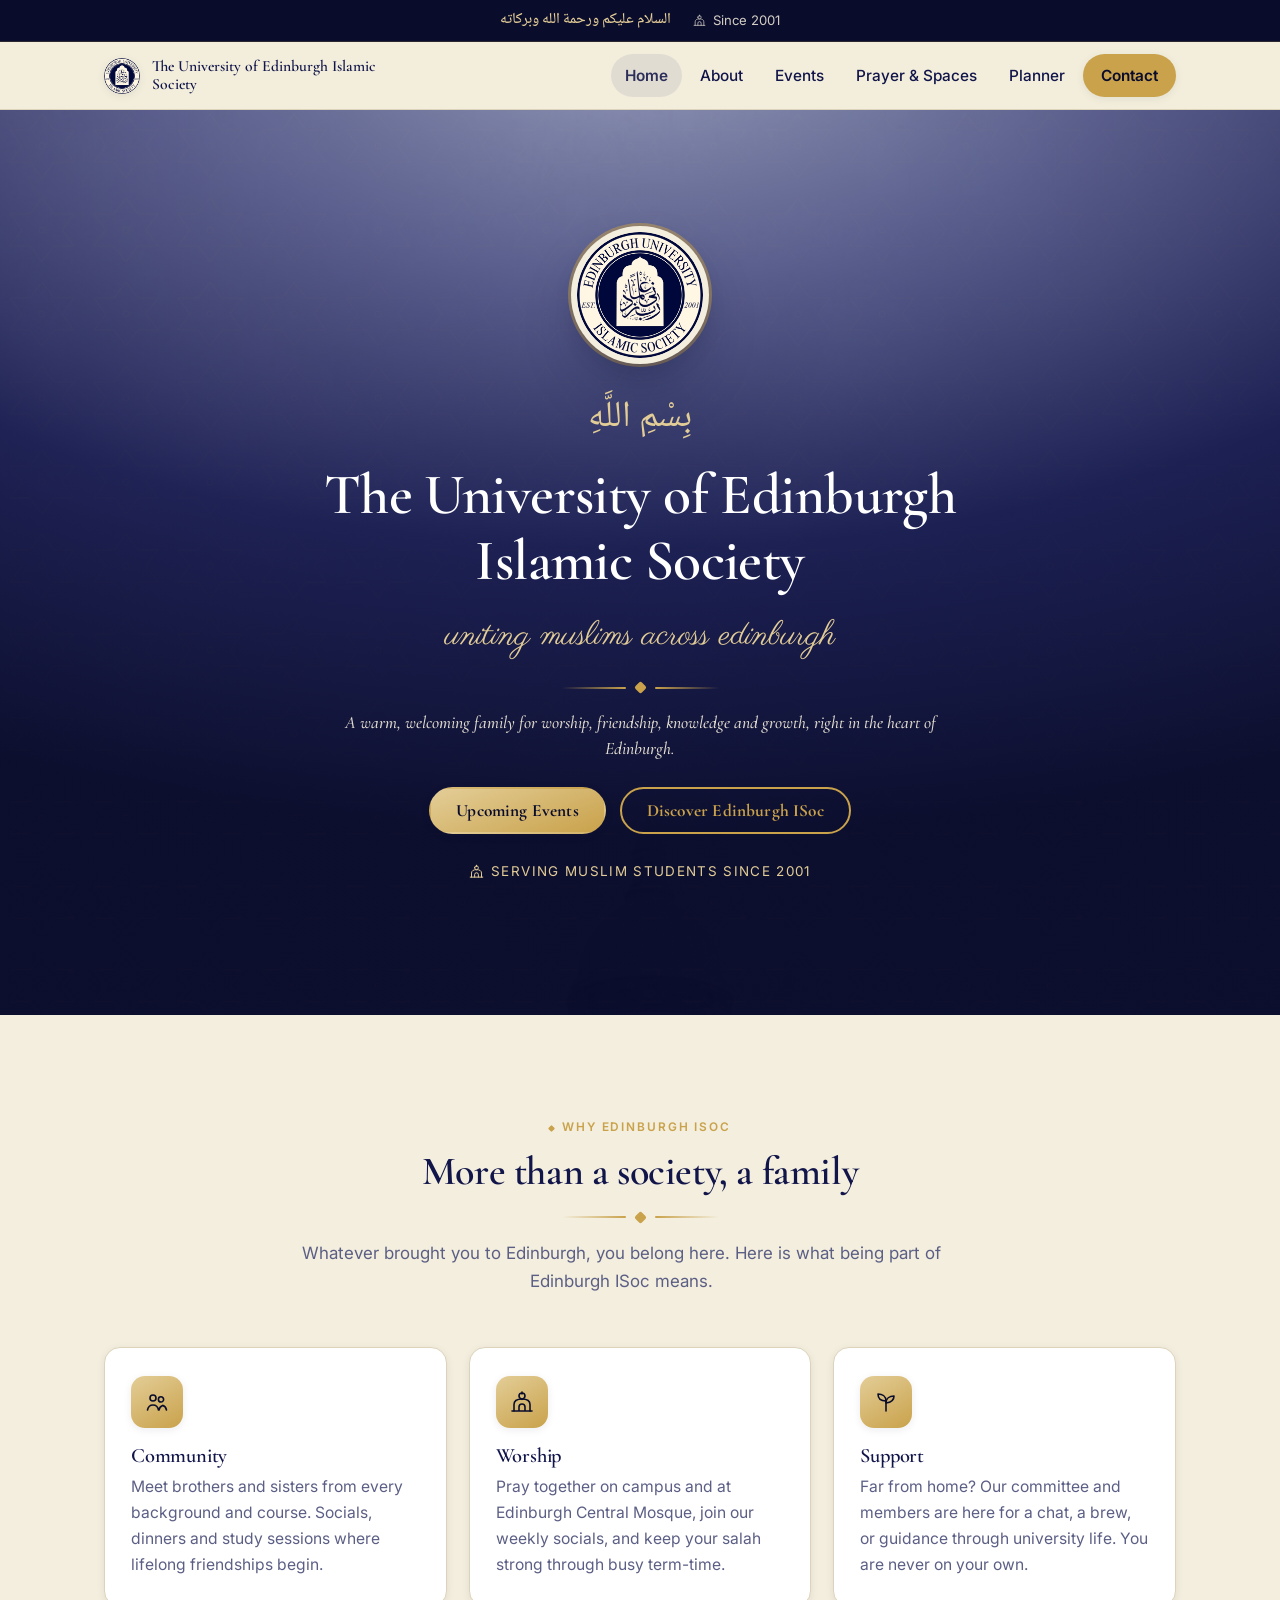
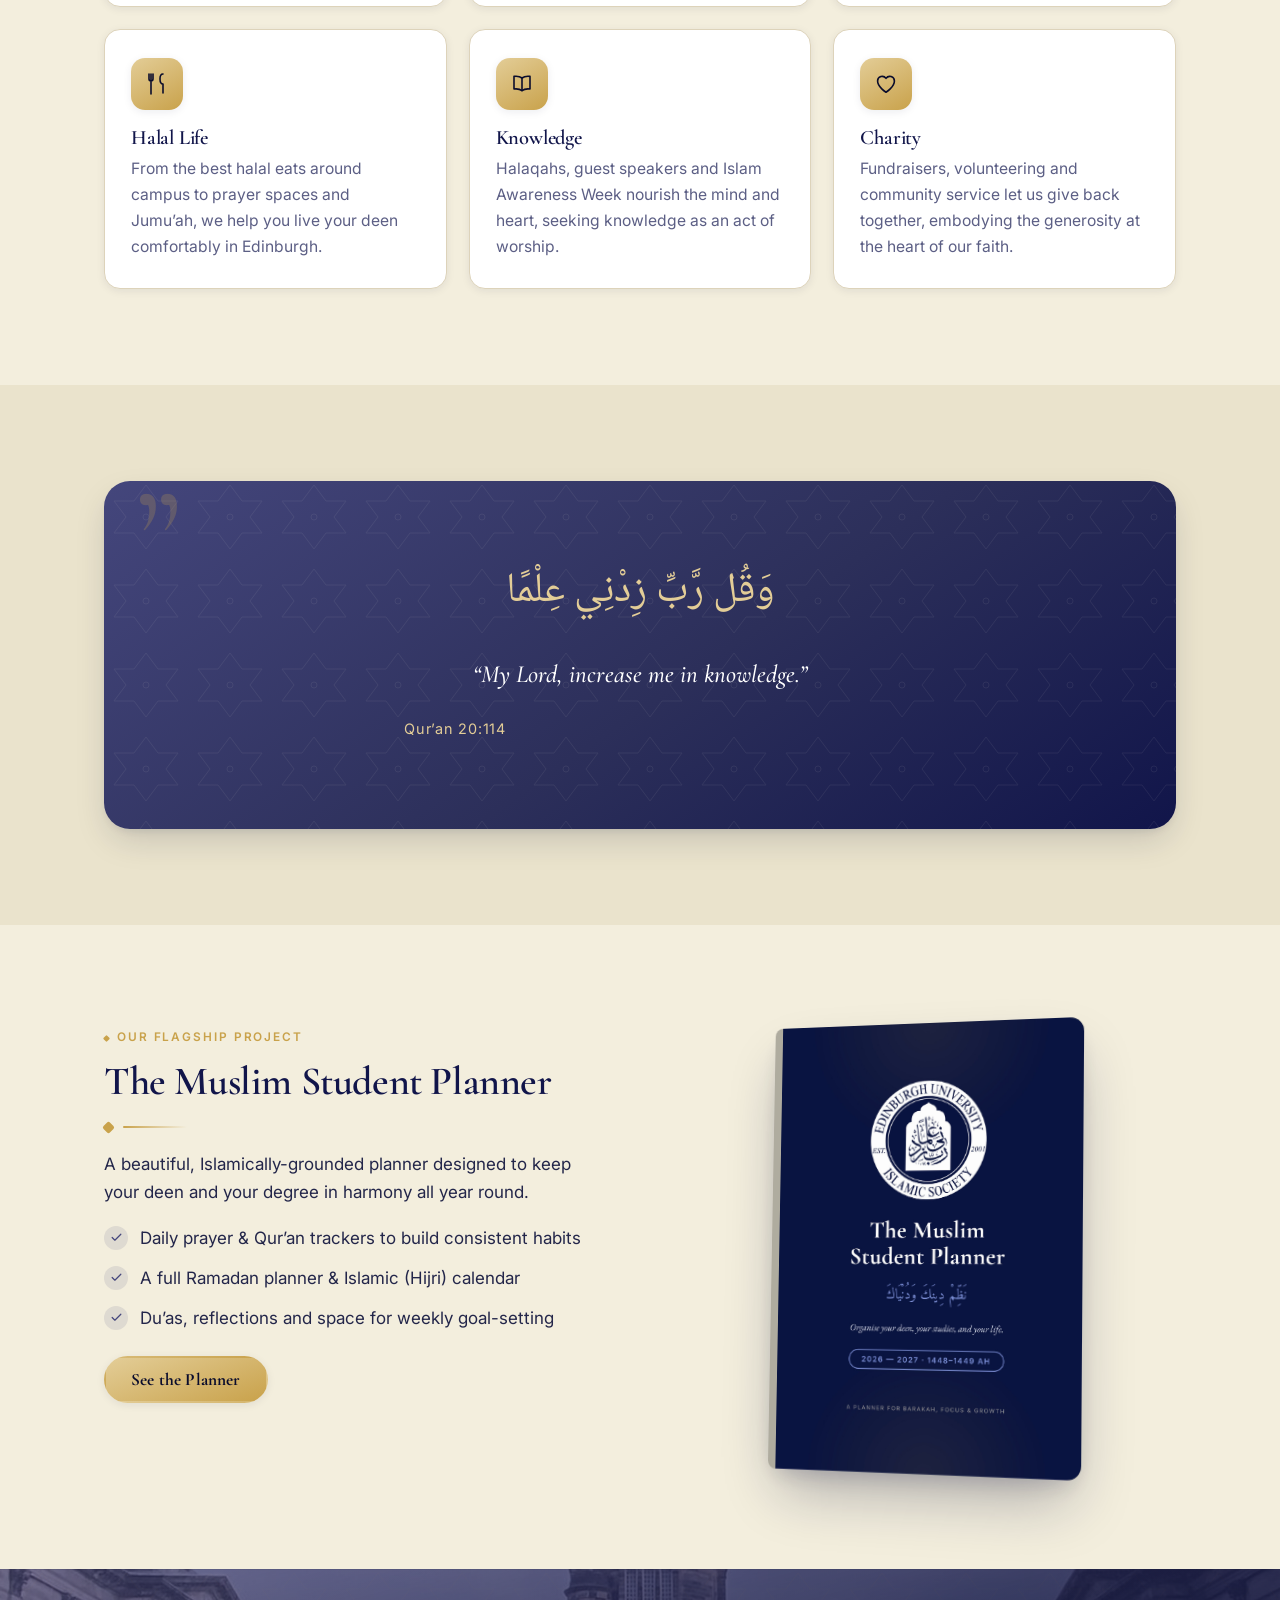
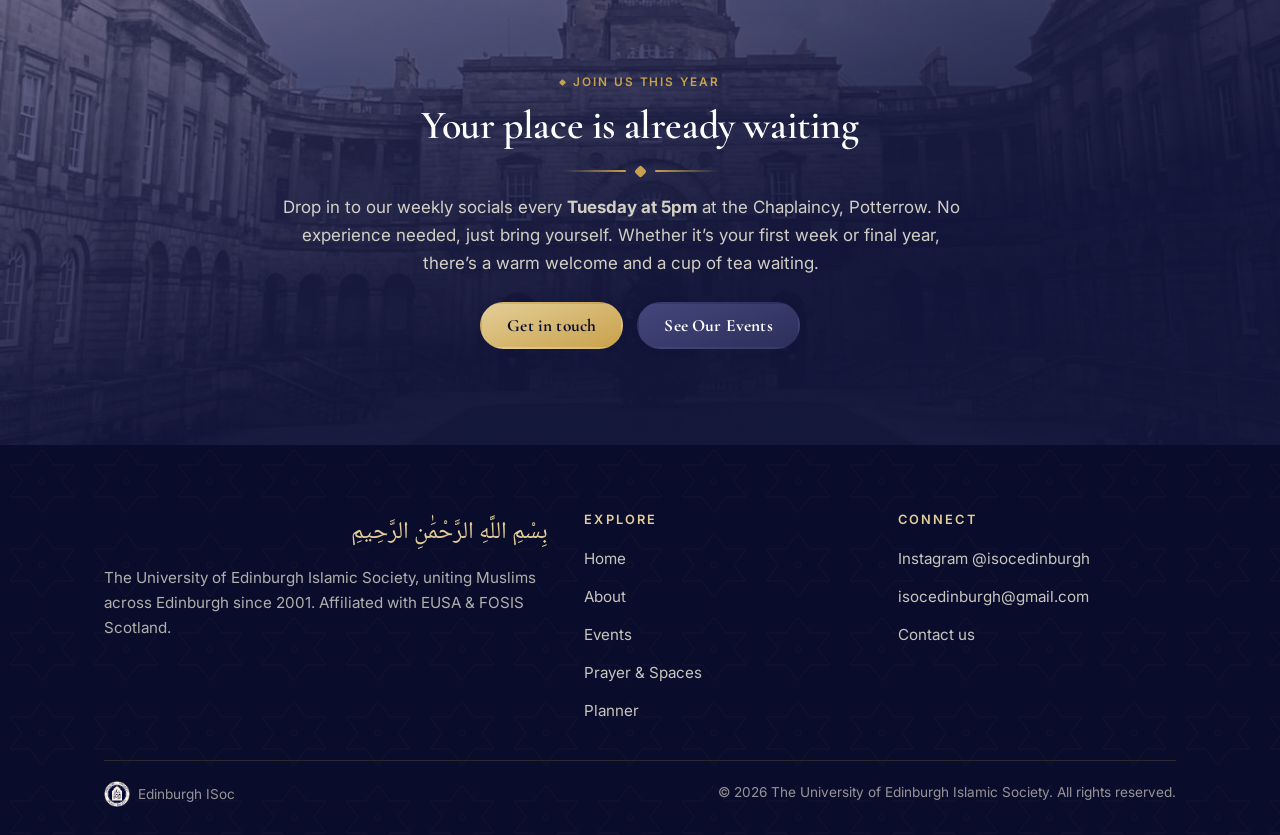
==== commit bf5bcbe8: "Polish pass from Alesha's feedback: naming, spacing, colour, typography - "ISoc" not "Isoc" througho" ====
--- a/index.html
+++ b/index.html
@@ -3,8 +3,8 @@
 <head>
   <meta charset="UTF-8" />
   <meta name="viewport" content="width=device-width, initial-scale=1.0" />
-  <title>University of Edinburgh Islamic Society · Edinburgh Isoc</title>
-  <meta name="description" content="The University of Edinburgh Islamic Society (Edinburgh Isoc): uniting Muslims across Edinburgh. Community, worship, support and knowledge since 2001." />
+  <title>The University of Edinburgh Islamic Society · Edinburgh ISoc</title>
+  <meta name="description" content="The University of Edinburgh Islamic Society (Edinburgh ISoc): uniting Muslims across Edinburgh. Community, worship, support and knowledge since 2001." />
   <link rel="icon" href="assets/logo-mark.png" />
   <link rel="preconnect" href="https://fonts.googleapis.com" />
   <link rel="preconnect" href="https://fonts.gstatic.com" crossorigin />
@@ -23,10 +23,10 @@
   <!-- ===== Sticky nav ===== -->
   <header class="nav">
     <nav class="nav-inner" aria-label="Primary">
-      <a class="brand" href="index.html" aria-label="University of Edinburgh Islamic Society home">
-        <img class="brand-mark" src="assets/logo-mark.png" alt="Edinburgh Isoc crescent logo" width="36" height="36"
+      <a class="brand" href="index.html" aria-label="The University of Edinburgh Islamic Society home">
+        <img class="brand-mark" src="assets/logo-mark.png" alt="Edinburgh ISoc crescent logo" width="36" height="36"
           onerror="this.outerHTML='&lt;svg class=&quot;brand-mark&quot; viewBox=&quot;0 0 100 100&quot; width=&quot;36&quot; height=&quot;36&quot; aria-hidden=&quot;true&quot;&gt;&lt;path d=&quot;M68 12a40 40 0 1 0 0 76 32 32 0 1 1 0-76z&quot; fill=&quot;%23c9a24b&quot;/&gt;&lt;/svg&gt;'" />
-        <span class="brand-text"><b>University of Edinburgh Islamic Society</b></span>
+        <span class="brand-text"><b>The University of Edinburgh Islamic Society</b></span>
       </a>
       <div class="nav-links">
         <a href="index.html" class="active" aria-current="page">Home</a>
@@ -53,26 +53,26 @@
         <img class="logo-full" src="assets/logo-full.png" alt="University of Edinburgh Islamic Society" width="148"
           onerror="this.outerHTML='&lt;svg class=&quot;logo-full&quot; viewBox=&quot;0 0 100 100&quot; width=&quot;148&quot; height=&quot;148&quot; aria-hidden=&quot;true&quot;&gt;&lt;path d=&quot;M68 12a40 40 0 1 0 0 76 32 32 0 1 1 0-76z&quot; fill=&quot;%23c9a24b&quot;/&gt;&lt;/svg&gt;'" />
         <p class="bismillah">بِسْمِ اللَّهِ</p>
-        <h1>University of Edinburgh<br />Islamic Society</h1>
+        <h1>The University of Edinburgh<br />Islamic Society</h1>
         <span class="hero-script">uniting muslims across edinburgh</span>
         <div class="gold-rule"><span class="diamond"></span></div>
         <p class="hero-lead">A warm, welcoming family for worship, friendship, knowledge and growth, right in the heart of Edinburgh.</p>
         <div class="btn-row center">
           <a class="btn btn-gold" href="fixr.html">Upcoming Events</a>
-          <a class="btn btn-ghost" href="about.html">Discover Edinburgh Isoc</a>
+          <a class="btn btn-ghost" href="about.html">Discover Edinburgh ISoc</a>
         </div>
         <p class="hero-meta"><span><svg viewBox="0 0 24 24" fill="none" stroke="currentColor" stroke-width="1.6" stroke-linecap="round" stroke-linejoin="round" aria-hidden="true"><path d="M12 2v2M9 6a3 3 0 1 1 6 0c0 1.7-1.3 2.6-3 3.4C10.3 8.6 9 7.7 9 6Z"/><path d="M4 21v-6.5C4 11 7 9 12 9s8 2 8 5.5V21"/><path d="M2 21h20M9 21v-4a3 3 0 0 1 6 0v4"/></svg> Serving Muslim students since 2001</span></p>
       </div>
     </section>
 
-    <!-- ===== Why Edinburgh Isoc ===== -->
+    <!-- ===== Why Edinburgh ISoc ===== -->
     <section class="section section--cream">
       <div class="container">
         <div class="section-head reveal">
-          <span class="eyebrow">Why Edinburgh Isoc</span>
+          <span class="eyebrow">Why Edinburgh ISoc</span>
           <h2>More than a society, a family</h2>
           <div class="gold-rule"><span class="diamond"></span></div>
-          <p>Whatever brought you to Edinburgh, you belong here. Here is what being part of Edinburgh Isoc means.</p>
+          <p>Whatever brought you to Edinburgh, you belong here. Here is what being part of Edinburgh ISoc means.</p>
         </div>
         <div class="grid grid-3">
           <article class="card reveal">
@@ -125,7 +125,7 @@
       <div class="container">
         <div class="feature">
           <div class="reveal">
-            <span class="eyebrow" style="color:var(--gold);font-weight:600;letter-spacing:.14em;text-transform:uppercase;font-size:.76rem;">Our flagship project</span>
+            <span class="eyebrow">Our flagship project</span>
             <h2>The Muslim Student Planner</h2>
             <div class="gold-rule start"><span class="diamond"></span></div>
             <p>A beautiful, Islamically-grounded planner designed to keep your deen and your degree in harmony all year round.</p>
@@ -194,9 +194,9 @@
       <div class="footer-bottom">
         <span class="brand-mini">
           <img src="assets/logo-mark.png" alt="" aria-hidden="true" width="26" height="26" onerror="this.style.display='none'" />
-          Edinburgh Isoc
+          Edinburgh ISoc
         </span>
-        <span>&copy; <span id="year">2026</span> University of Edinburgh Islamic Society. All rights reserved.</span>
+        <span>&copy; <span id="year">2026</span> The University of Edinburgh Islamic Society. All rights reserved.</span>
       </div>
     </div>
   </footer>
--- a/assets/style.css
+++ b/assets/style.css
@@ -1,5 +1,5 @@
 /* =====================================================================
-   University of Edinburgh Islamic Society (Edinburgh Isoc)
+   University of Edinburgh Islamic Society (Edinburgh ISoc)
    Global stylesheet (all pages)
    Handwritten CSS. No frameworks, no bundlers.
    ===================================================================== */
@@ -8,10 +8,10 @@
 
 /* ---------- Design tokens — navy / gold / cream ---------- */
 :root {
-  --ink: #1a1f4e;
-  --ink2: #12153a;
-  --green: #4a4b7c;
-  --green2: #34375c;
+  --ink: #11154a;
+  --ink2: #0a0c2c;
+  --green: #44467c;
+  --green2: #2c2f5a;
   --gold: #c9a24b;
   --gold-lt: #e3cd97;
   --cream: #f3eedd;
@@ -93,8 +93,8 @@
 .section--ink.has-photo .container { position: relative; }
 .section-head { max-width: 720px; margin: 0 auto clamp(30px, 4vw, 52px); text-align: center; }
 .section-head.left { margin-inline: 0; text-align: left; }
-.section-head .eyebrow { display: inline-flex; align-items: center; gap: 8px; font-family: var(--body); font-weight: 600; letter-spacing: .16em; text-transform: uppercase; font-size: .74rem; color: var(--gold); margin-bottom: .7rem; }
-.section-head .eyebrow::before { content: ""; width: 5px; height: 5px; background: var(--gold); transform: rotate(45deg); border-radius: 1px; }
+.eyebrow { display: inline-flex; align-items: center; gap: 8px; font-family: var(--body); font-weight: 600; letter-spacing: .16em; text-transform: uppercase; font-size: .74rem; color: var(--gold); margin-bottom: .7rem; }
+.eyebrow::before { content: ""; width: 5px; height: 5px; background: var(--gold); transform: rotate(45deg); border-radius: 1px; }
 .section-head p { color: var(--muted); font-size: 1.06rem; }
 .lead { font-size: 1.15rem; color: var(--muted); }
 .center { text-align: center; }
@@ -112,7 +112,7 @@
 
 /* Script accent — sparing use, short phrases only */
 .script { font-family: var(--script); font-weight: 400; color: var(--gold); line-height: 1.1; }
-.hero-script { display: block; font-family: var(--script); font-size: clamp(2rem, 4.4vw, 2.9rem); color: var(--gold-lt); margin: -.35rem 0 .6rem; }
+.hero-script { display: block; font-family: var(--script); font-size: clamp(1.35rem, 5.5vw, 2.15rem); color: var(--gold-lt); margin: 0 0 14px; }
 
 /* =====================================================================
    Salaam top bar
@@ -130,7 +130,7 @@
 /* =====================================================================
    Sticky nav
    ===================================================================== */
-.nav { position: sticky; top: 0; z-index: 50; background: rgba(243,238,221,.86); backdrop-filter: saturate(160%) blur(14px); -webkit-backdrop-filter: saturate(160%) blur(14px); border-bottom: 1px solid var(--line); }
+.nav { position: sticky; top: 0; z-index: 70; background: rgba(243,238,221,.86); backdrop-filter: saturate(160%) blur(14px); -webkit-backdrop-filter: saturate(160%) blur(14px); border-bottom: 1px solid var(--line); }
 .nav-inner { display: flex; align-items: center; justify-content: space-between; gap: 16px; padding: 12px 24px; max-width: var(--maxw); margin-inline: auto; }
 .brand { display: inline-flex; align-items: center; gap: 12px; }
 .brand img.brand-mark, .brand svg.brand-mark { width: 36px; height: 36px; border-radius: 50%; object-fit: cover; box-shadow: var(--shadow-sm); background: var(--cream); }
@@ -152,7 +152,7 @@
 /* =====================================================================
    Buttons
    ===================================================================== */
-.btn { display: inline-flex; align-items: center; justify-content: center; gap: 8px; font-family: var(--body); font-weight: 600; font-size: .98rem; padding: 13px 25px; border-radius: 999px; border: 2px solid transparent; cursor: pointer; transition: transform .18s ease, box-shadow .22s ease, background .2s ease, color .2s ease; line-height: 1; position: relative; }
+.btn { display: inline-flex; align-items: center; justify-content: center; gap: 8px; font-family: var(--serif); font-weight: 700; letter-spacing: .01em; font-size: 1.08rem; padding: 13px 25px; border-radius: 999px; border: 2px solid transparent; cursor: pointer; transition: transform .18s ease, box-shadow .22s ease, background .2s ease, color .2s ease; line-height: 1; position: relative; }
 .btn:active { transform: translateY(1px); }
 .btn-gold { background: linear-gradient(160deg, var(--gold-lt), var(--gold)); color: var(--ink2); box-shadow: var(--shadow-sm); }
 .btn-gold:hover { background: linear-gradient(160deg, var(--gold-lt), var(--gold-lt)); color: var(--ink2); box-shadow: var(--shadow); transform: translateY(-2px); }
@@ -183,7 +183,7 @@
 .hero-scrim {
   position: absolute; inset: 0; z-index: -2;
   background:
-    radial-gradient(120% 90% at 50% -10%, rgba(74,75,124,.55) 0%, rgba(18,21,58,.86) 55%, rgba(18,21,58,.97) 100%);
+    radial-gradient(120% 90% at 50% -10%, rgba(255,255,255,.22) 0%, rgba(68,70,124,.6) 32%, rgba(17,21,74,.9) 65%, rgba(10,12,44,.98) 100%);
 }
 .hero-pattern {
   position: absolute; inset: 0; z-index: -1;
@@ -193,12 +193,12 @@
   mix-blend-mode: soft-light;
 }
 .hero-inner { position: relative; max-width: var(--maxw); margin-inline: auto; padding: clamp(64px, 10vw, 116px) 24px; text-align: center; }
-.hero h1 { color: var(--white); }
+.hero h1 { color: var(--white); margin-bottom: 14px; }
 .hero .logo-full { width: clamp(112px, 20vw, 138px); height: auto; margin: 0 auto 24px; border-radius: 50%; box-shadow: var(--shadow-lg), 0 0 0 3px rgba(201,162,75,.5); background: var(--cream); padding: 6px; }
-.hero .bismillah { font-family: var(--arabic); direction: rtl; color: var(--gold-lt); font-size: clamp(1.6rem, 4vw, 2.3rem); margin-bottom: 10px; }
+.hero .bismillah { font-family: var(--arabic); direction: rtl; color: var(--gold-lt); font-size: clamp(1.6rem, 4vw, 2.3rem); margin-bottom: 14px; }
 .hero .gold-rule::before, .hero .gold-rule::after { background: linear-gradient(90deg, transparent, var(--gold)); }
 .hero .gold-rule::after { background: linear-gradient(90deg, var(--gold), transparent); }
-.hero .hero-lead { color: rgba(243,238,221,.92); font-size: 1.22rem; max-width: 640px; margin: 8px auto 26px; font-family: var(--serif-italic); font-style: italic; font-weight: 500; }
+.hero .hero-lead { color: rgba(243,238,221,.92); font-size: 1.1rem; line-height: 1.45; max-width: 600px; margin: 8px auto 26px; font-family: var(--serif-italic); font-style: italic; font-weight: 500; }
 .hero .hero-meta { margin-top: 26px; color: var(--gold-lt); font-size: .84rem; letter-spacing: .1em; text-transform: uppercase; display: inline-flex; gap: 18px; flex-wrap: wrap; justify-content: center; }
 .hero .hero-meta span { display: inline-flex; align-items: center; gap: 7px; }
 .hero .hero-meta svg { width: 15px; height: 15px; }
@@ -206,7 +206,7 @@
 /* Page (inner) hero — smaller, for sub pages, same photographic system */
 .page-hero { position: relative; color: var(--cream); overflow: hidden; isolation: isolate; }
 .page-hero .hero-bg { background-position: center 60%; }
-.page-hero .hero-scrim { background: linear-gradient(158deg, rgba(74,75,124,.78), rgba(18,21,58,.94) 65%); }
+.page-hero .hero-scrim { background: linear-gradient(165deg, rgba(255,255,255,.16) 0%, rgba(68,70,124,.78) 30%, rgba(17,21,74,.94) 70%); }
 .page-hero .hero-inner { padding: clamp(52px, 7.5vw, 84px) 24px; }
 .page-hero h1 { color: var(--white); }
 .page-hero .hero-lead { margin: 0 auto; max-width: 640px; color: rgba(243,238,221,.88); }
@@ -246,9 +246,9 @@
 .quote-band { background: linear-gradient(145deg, var(--green) 0%, var(--green2) 55%, var(--ink) 100%); color: var(--cream); text-align: center; border-radius: var(--radius-lg); padding: clamp(40px, 6.5vw, 72px); position: relative; overflow: hidden; box-shadow: var(--shadow); }
 .quote-band::before { content: ""; position: absolute; inset: 0; background-image: var(--pattern-cream); background-size: 84px 84px; opacity: .07; }
 .quote-band::after { content: "\201D"; position: absolute; top: -14px; left: 30px; font-family: var(--serif); font-size: 9rem; color: rgba(201,162,75,.24); line-height: 1; }
-.quote-band .ar { position: relative; font-family: var(--arabic); direction: rtl; color: var(--gold-lt); font-size: clamp(1.8rem, 4.5vw, 2.6rem); margin-bottom: 14px; line-height: 1.9; }
-.quote-band .tr { position: relative; font-family: var(--serif-italic); font-size: clamp(1.18rem, 2.4vw, 1.55rem); font-style: italic; font-weight: 500; max-width: 720px; margin: 0 auto 8px; color: var(--white); }
-.quote-band .ref { position: relative; color: var(--gold-lt); font-size: .9rem; letter-spacing: .06em; }
+.quote-band .ar { position: relative; text-align: center; font-family: var(--arabic); direction: rtl; color: var(--gold-lt); font-size: clamp(1.8rem, 4.5vw, 2.6rem); margin: 0 auto 22px; line-height: 1.9; }
+.quote-band .tr { position: relative; text-align: center; font-family: var(--serif-italic); font-size: clamp(1.18rem, 2.4vw, 1.55rem); font-style: italic; font-weight: 500; max-width: 720px; margin: 0 auto 22px; color: var(--white); }
+.quote-band .ref { position: relative; text-align: center; color: var(--gold-lt); font-size: .9rem; letter-spacing: .06em; }
 
 .quote-card { background: var(--ink); color: var(--cream); border-radius: var(--radius); padding: 34px; box-shadow: var(--shadow); border: 1px solid rgba(201,162,75,.25); display: flex; flex-direction: column; justify-content: center; position: relative; overflow: hidden; }
 .quote-card::before { content: ""; position: absolute; inset: 0; background-image: var(--pattern-cream); background-size: 70px 70px; opacity: .06; }
@@ -259,7 +259,7 @@
 /* =====================================================================
    Two-column feature
    ===================================================================== */
-.feature { display: grid; grid-template-columns: 1fr 1fr; gap: clamp(30px, 5vw, 60px); align-items: center; }
+.feature { display: grid; grid-template-columns: 1fr 1fr; gap: clamp(30px, 5vw, 60px); align-items: start; }
 .feature .ticklist { list-style: none; padding: 0; margin: 18px 0 24px; display: grid; gap: 12px; }
 .feature .ticklist li { display: flex; gap: 12px; align-items: flex-start; color: var(--text); }
 .tick { flex: none; width: 24px; height: 24px; border-radius: 50%; background: rgba(74,75,124,.12); color: var(--green); display: inline-flex; align-items: center; justify-content: center; margin-top: 2px; }
@@ -447,4 +447,5 @@
   .footer-grid { grid-template-columns: 1fr; }
   .pw-head { flex-direction: column; }
   .pw-dates { text-align: left; }
-}
+  .hero .hero-lead { font-size: 1rem; }
+}
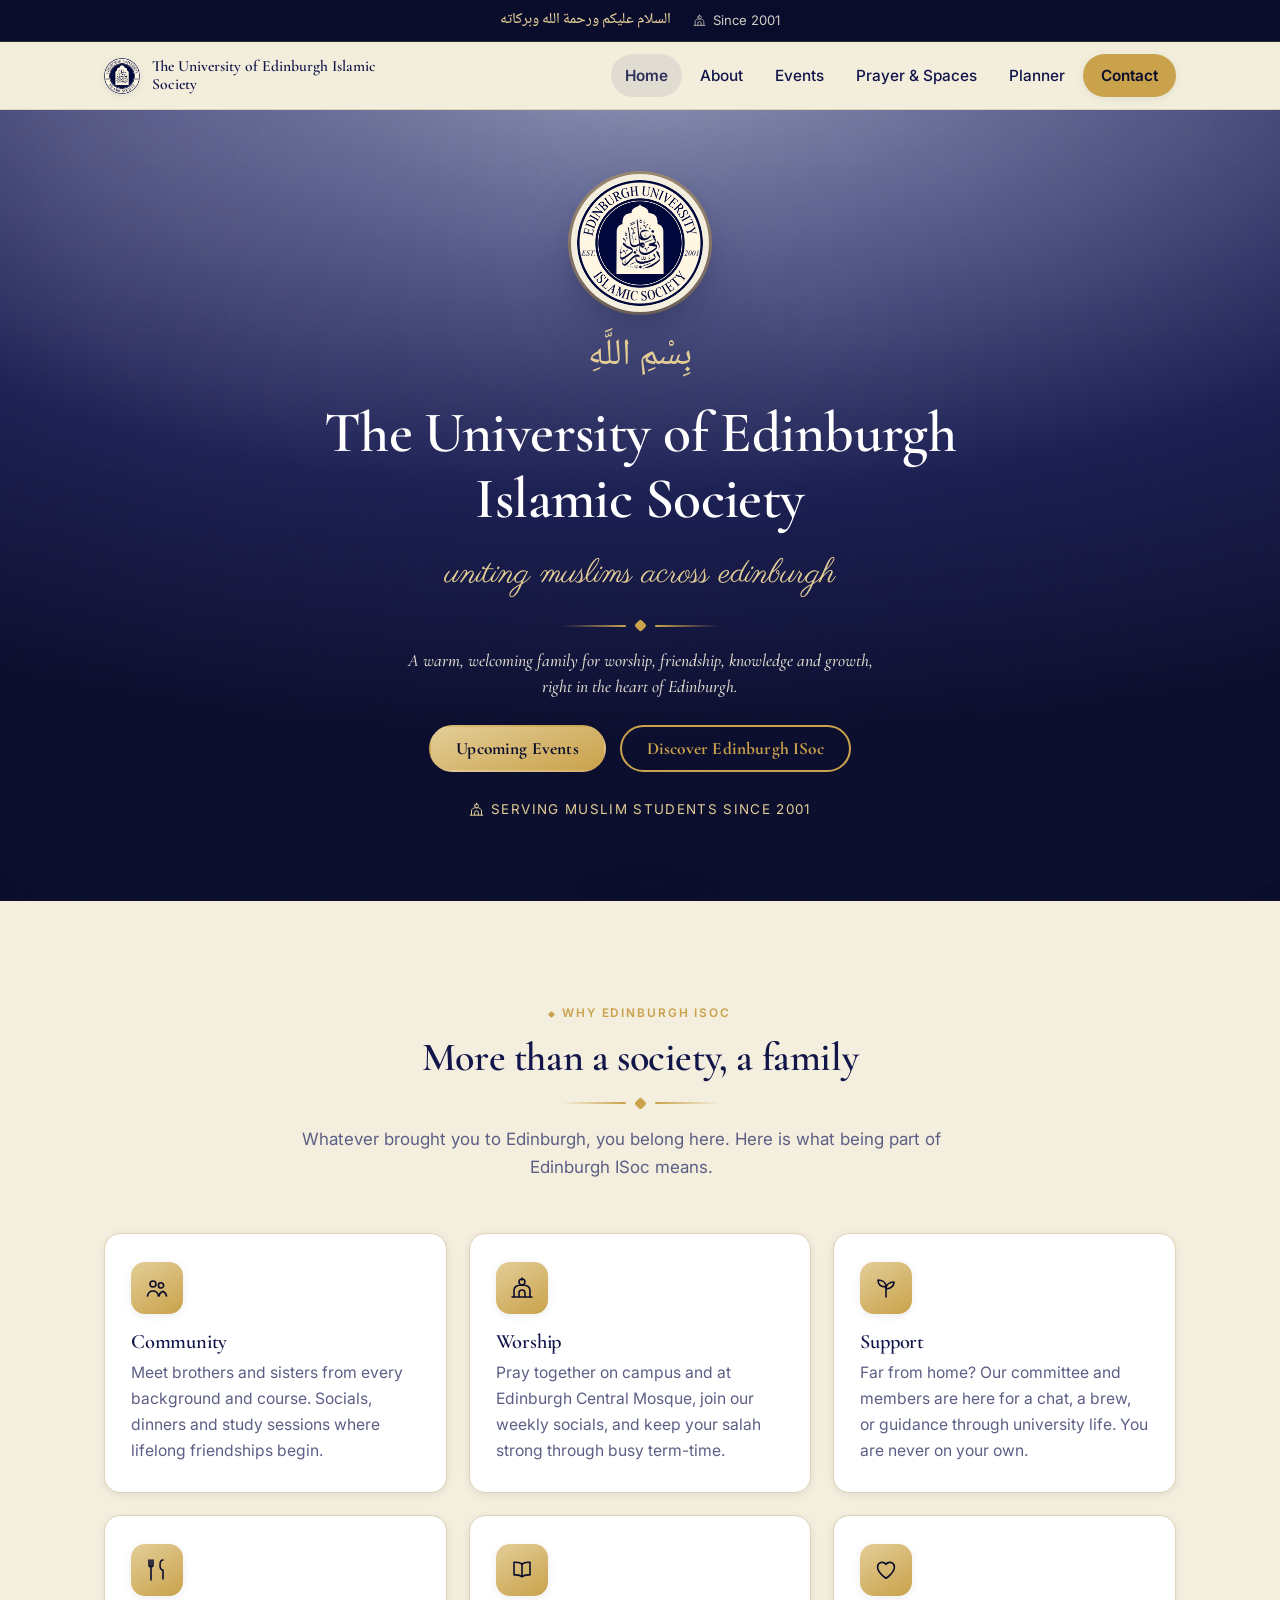
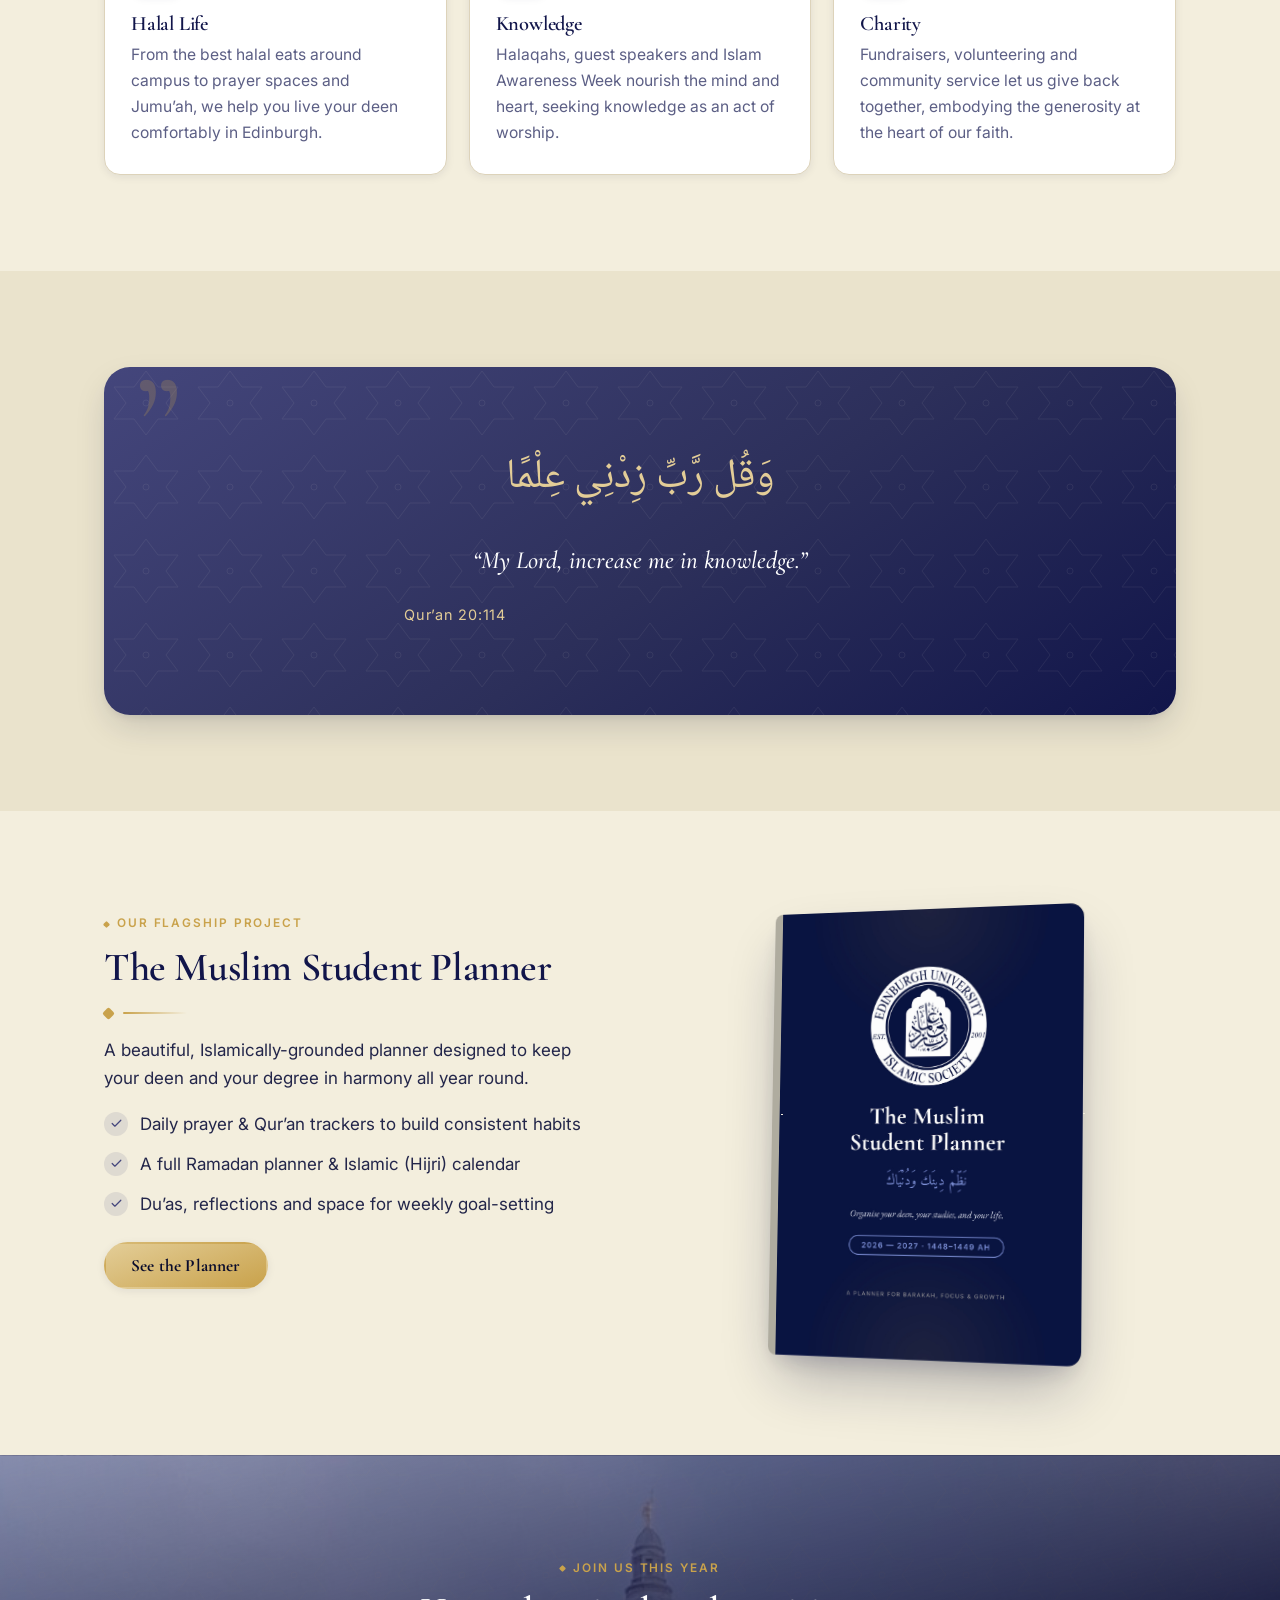
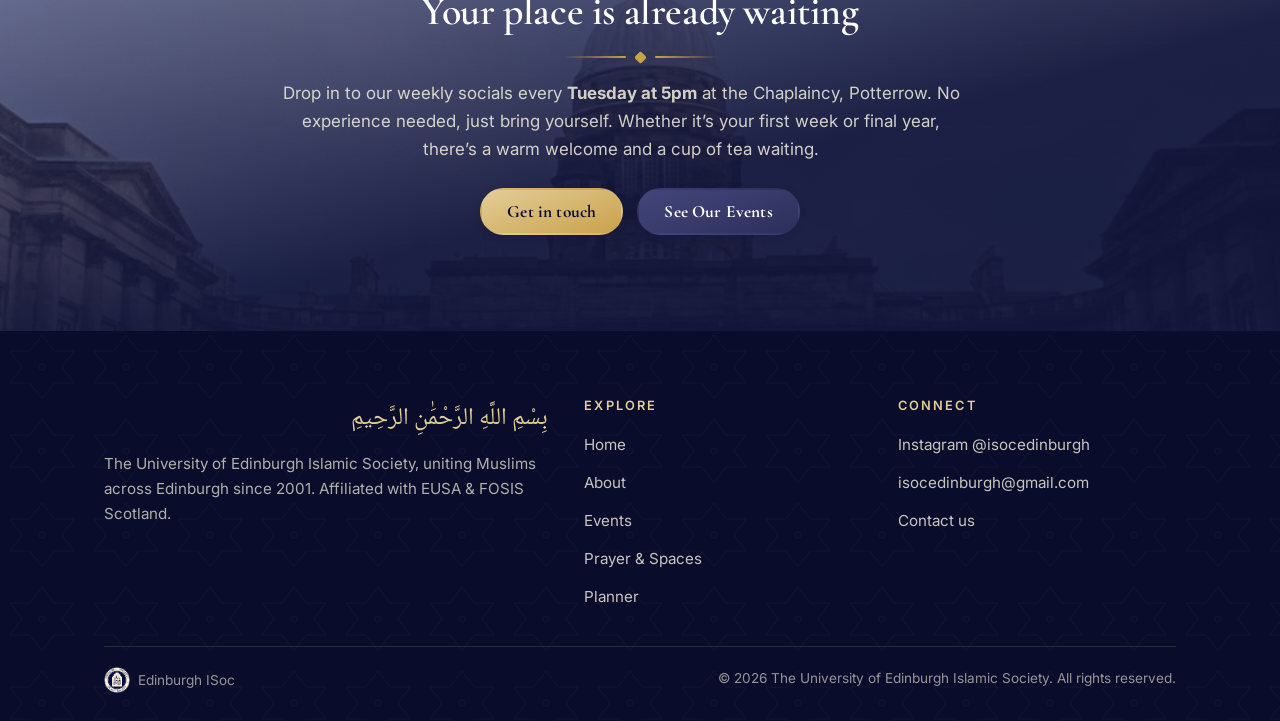
==== commit 6a4699ce: "Add a proper favicon Added favicon.png at the repo root: a tight square crop of the existing seal's " ====
--- a/index.html
+++ b/index.html
@@ -5,7 +5,7 @@
   <meta name="viewport" content="width=device-width, initial-scale=1.0" />
   <title>The University of Edinburgh Islamic Society · Edinburgh ISoc</title>
   <meta name="description" content="The University of Edinburgh Islamic Society (Edinburgh ISoc): uniting Muslims across Edinburgh. Community, worship, support and knowledge since 2001." />
-  <link rel="icon" href="assets/logo-mark.png" />
+  <link rel="icon" type="image/png" href="/favicon.png" />
   <link rel="preconnect" href="https://fonts.googleapis.com" />
   <link rel="preconnect" href="https://fonts.gstatic.com" crossorigin />
   <link rel="stylesheet" href="assets/style.css" />
--- a/assets/style.css
+++ b/assets/style.css
@@ -87,7 +87,7 @@
     linear-gradient(165deg, rgba(74,75,124,.5), rgba(18,21,58,.94) 62%),
     url('cta-photo.jpg');
   background-size: cover;
-  background-position: center 42%;
+  background-position: center center;
 }
 .section--ink.has-photo::before { content: ""; position: absolute; inset: 0; background-image: var(--pattern-gold); background-size: 84px 84px; opacity: .08; mix-blend-mode: soft-light; }
 .section--ink.has-photo .container { position: relative; }
@@ -192,13 +192,13 @@
   opacity: .12;
   mix-blend-mode: soft-light;
 }
-.hero-inner { position: relative; max-width: var(--maxw); margin-inline: auto; padding: clamp(64px, 10vw, 116px) 24px; text-align: center; }
+.hero-inner { position: relative; max-width: var(--maxw); margin-inline: auto; padding: clamp(36px, 5vw, 64px) 24px; text-align: center; }
 .hero h1 { color: var(--white); margin-bottom: 14px; }
-.hero .logo-full { width: clamp(112px, 20vw, 138px); height: auto; margin: 0 auto 24px; border-radius: 50%; box-shadow: var(--shadow-lg), 0 0 0 3px rgba(201,162,75,.5); background: var(--cream); padding: 6px; }
+.hero .logo-full { width: clamp(112px, 20vw, 138px); height: auto; margin: 0 auto 14px; border-radius: 50%; box-shadow: var(--shadow-lg), 0 0 0 3px rgba(201,162,75,.5); background: var(--cream); padding: 6px; }
 .hero .bismillah { font-family: var(--arabic); direction: rtl; color: var(--gold-lt); font-size: clamp(1.6rem, 4vw, 2.3rem); margin-bottom: 14px; }
 .hero .gold-rule::before, .hero .gold-rule::after { background: linear-gradient(90deg, transparent, var(--gold)); }
 .hero .gold-rule::after { background: linear-gradient(90deg, var(--gold), transparent); }
-.hero .hero-lead { color: rgba(243,238,221,.92); font-size: 1.1rem; line-height: 1.45; max-width: 600px; margin: 8px auto 26px; font-family: var(--serif-italic); font-style: italic; font-weight: 500; }
+.hero .hero-lead { color: rgba(243,238,221,.92); font-size: 1.1rem; line-height: 1.45; max-width: 480px; margin: 8px auto 26px; font-family: var(--serif-italic); font-style: italic; font-weight: 500; }
 .hero .hero-meta { margin-top: 26px; color: var(--gold-lt); font-size: .84rem; letter-spacing: .1em; text-transform: uppercase; display: inline-flex; gap: 18px; flex-wrap: wrap; justify-content: center; }
 .hero .hero-meta span { display: inline-flex; align-items: center; gap: 7px; }
 .hero .hero-meta svg { width: 15px; height: 15px; }
@@ -250,11 +250,12 @@
 .quote-band .tr { position: relative; text-align: center; font-family: var(--serif-italic); font-size: clamp(1.18rem, 2.4vw, 1.55rem); font-style: italic; font-weight: 500; max-width: 720px; margin: 0 auto 22px; color: var(--white); }
 .quote-band .ref { position: relative; text-align: center; color: var(--gold-lt); font-size: .9rem; letter-spacing: .06em; }
 
-.quote-card { background: var(--ink); color: var(--cream); border-radius: var(--radius); padding: 34px; box-shadow: var(--shadow); border: 1px solid rgba(201,162,75,.25); display: flex; flex-direction: column; justify-content: center; position: relative; overflow: hidden; }
+.quote-card { background: linear-gradient(145deg, var(--green) 0%, var(--green2) 55%, var(--ink) 100%); color: var(--cream); border-radius: var(--radius); padding: 34px; box-shadow: var(--shadow); border: 1px solid rgba(201,162,75,.25); display: flex; flex-direction: column; align-items: center; justify-content: center; text-align: center; position: relative; overflow: hidden; }
 .quote-card::before { content: ""; position: absolute; inset: 0; background-image: var(--pattern-cream); background-size: 70px 70px; opacity: .06; }
-.quote-card .ar { position: relative; font-family: var(--arabic); direction: rtl; color: var(--gold-lt); font-size: 1.9rem; line-height: 1.9; margin-bottom: 14px; }
-.quote-card .tr { position: relative; font-family: var(--serif-italic); font-style: italic; font-weight: 500; font-size: 1.22rem; color: var(--white); margin-bottom: 6px; }
-.quote-card .ref { position: relative; color: var(--gold); font-size: .85rem; letter-spacing: .06em; }
+.quote-card::after { content: "\201D"; position: absolute; top: -8px; left: 18px; font-family: var(--serif); font-size: 6rem; color: rgba(201,162,75,.24); line-height: 1; }
+.quote-card .ar { position: relative; font-family: var(--arabic); direction: rtl; color: var(--gold-lt); font-size: 1.9rem; line-height: 1.9; margin: 0 auto 18px; }
+.quote-card .tr { position: relative; font-family: var(--serif-italic); font-style: italic; font-weight: 500; font-size: 1.22rem; color: var(--white); margin: 0 auto 18px; }
+.quote-card .ref { position: relative; color: var(--gold-lt); font-size: .85rem; letter-spacing: .06em; }
 
 /* =====================================================================
    Two-column feature
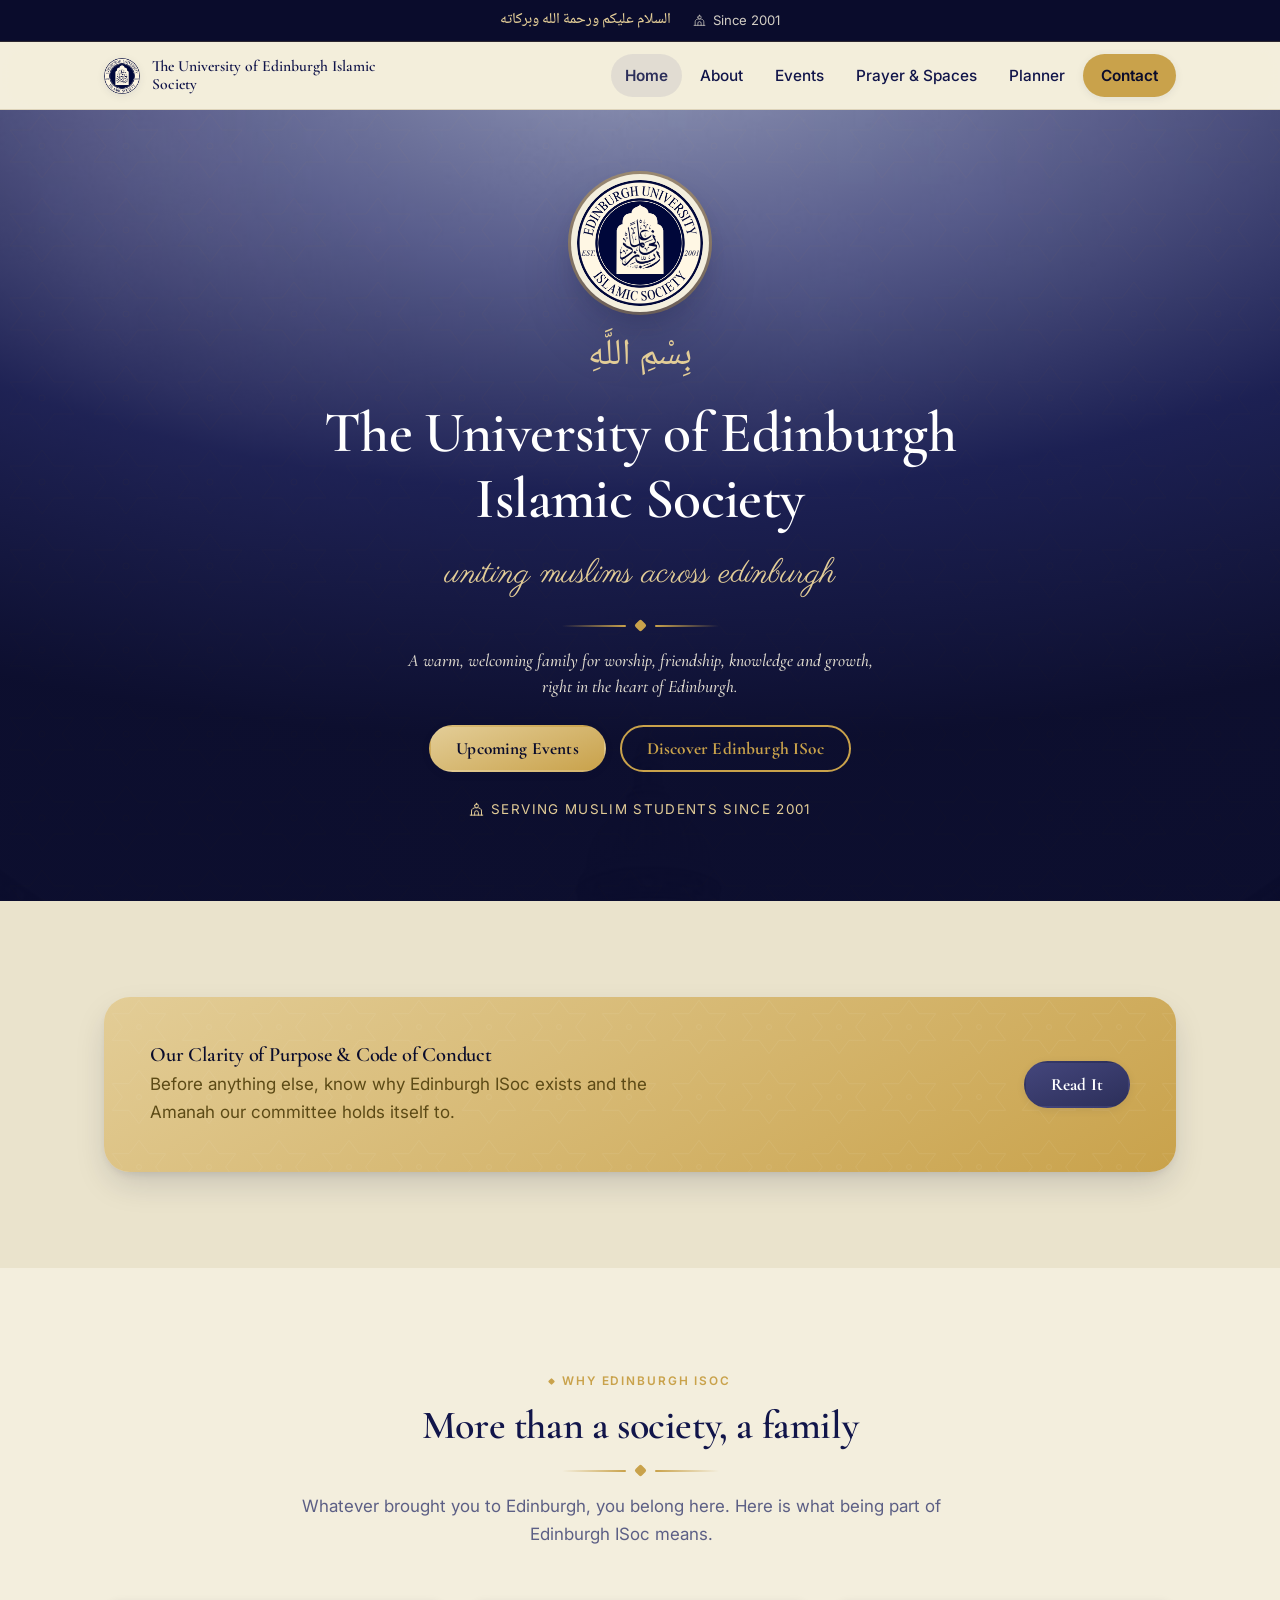
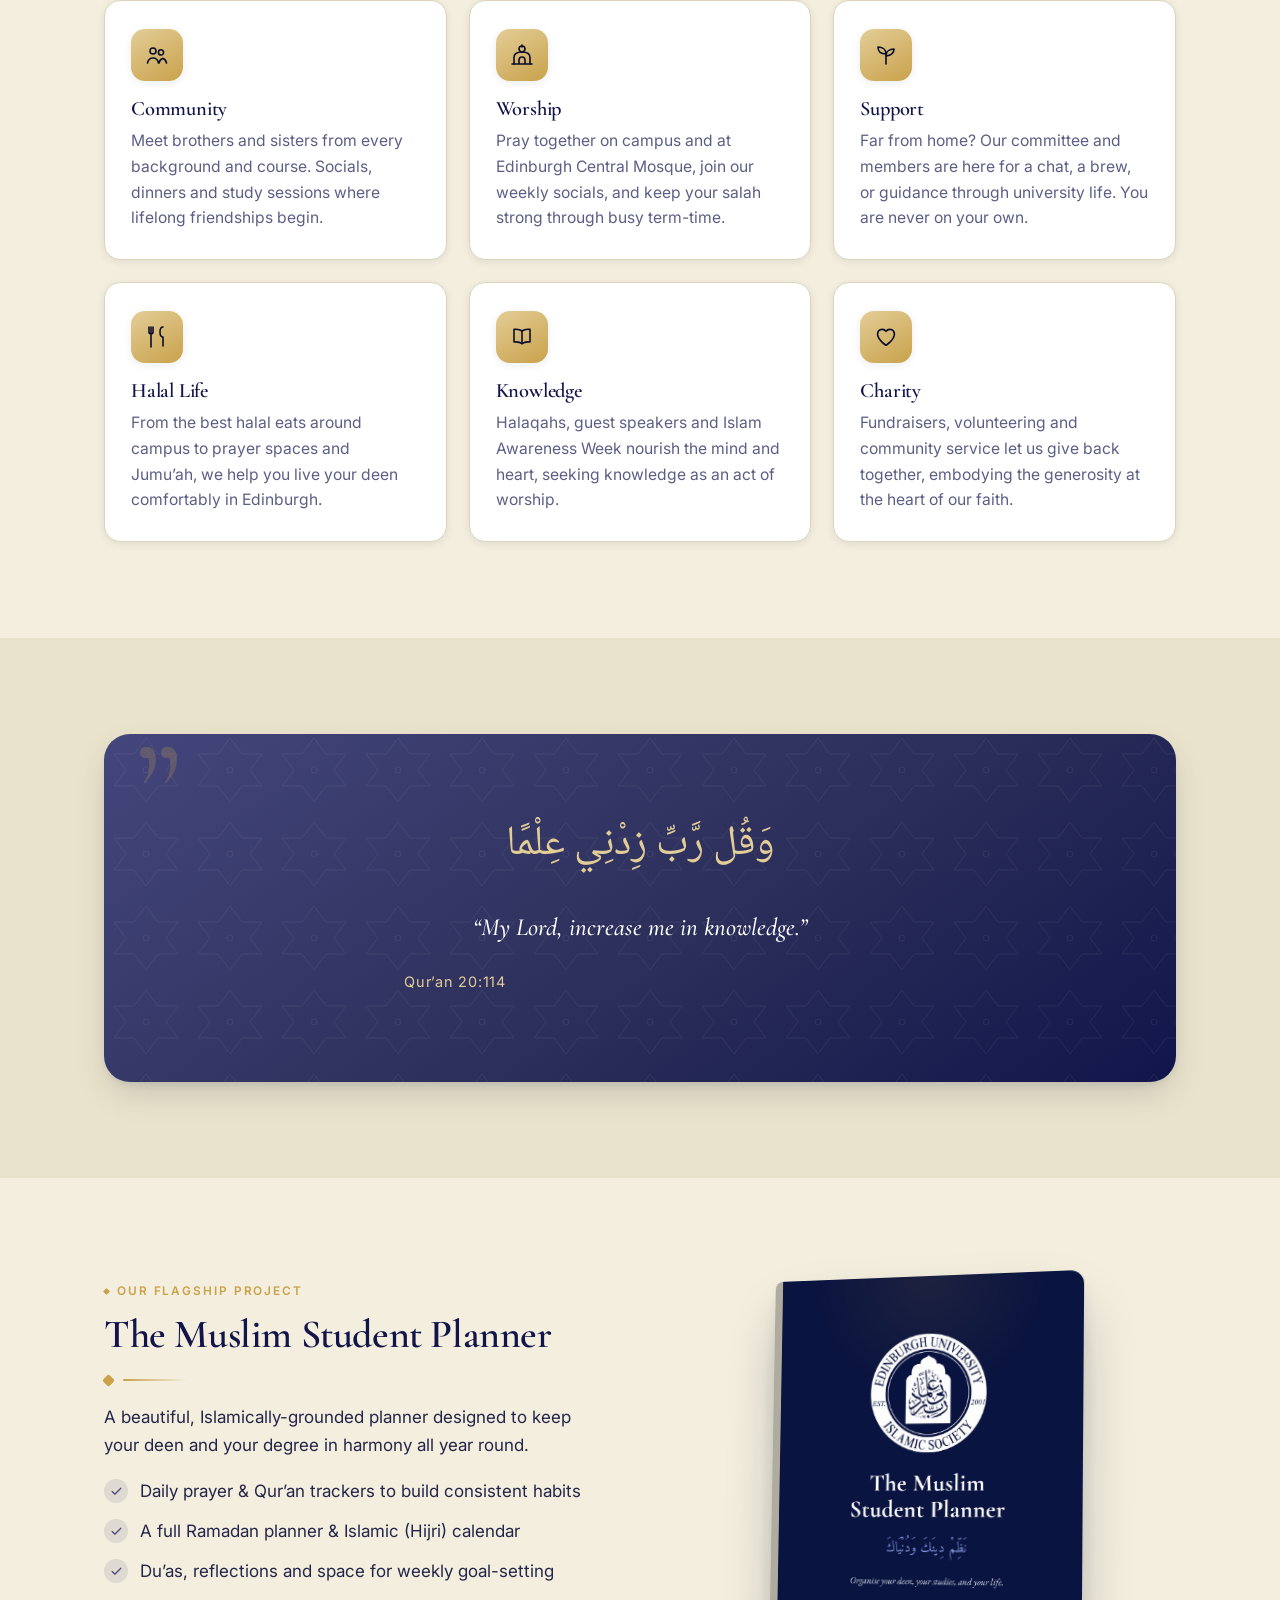
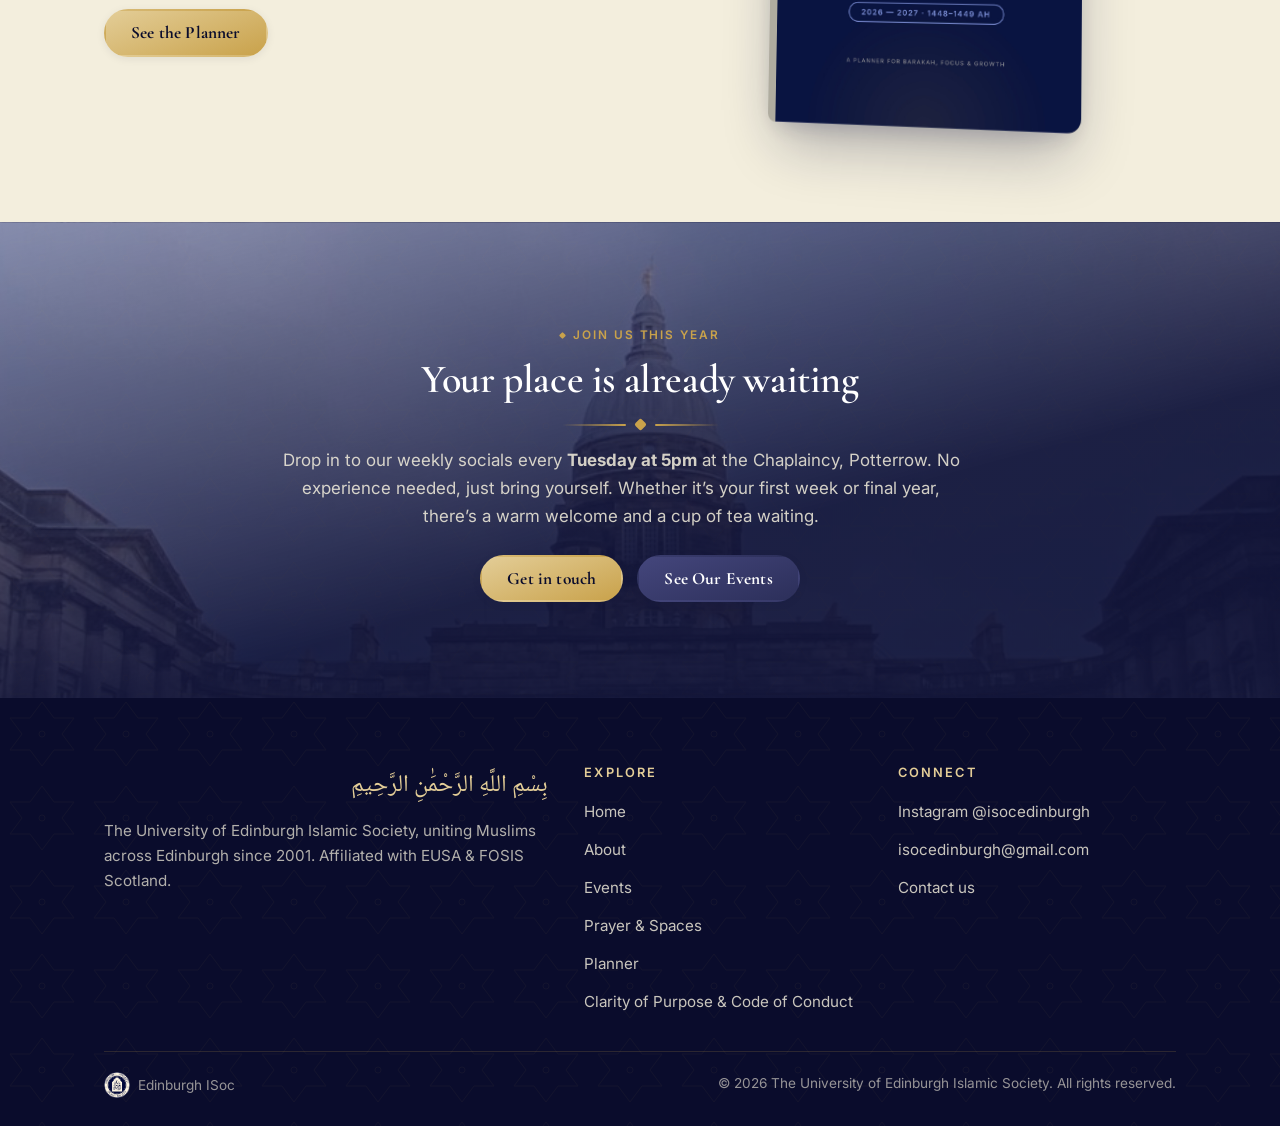
==== commit 921e4e19: "Add Clarity of Purpose & Code of Conduct page, real prayer space locations Replaces generic prayer-s" ====
--- a/index.html
+++ b/index.html
@@ -62,6 +62,19 @@
           <a class="btn btn-ghost" href="about.html">Discover Edinburgh ISoc</a>
         </div>
         <p class="hero-meta"><span><svg viewBox="0 0 24 24" fill="none" stroke="currentColor" stroke-width="1.6" stroke-linecap="round" stroke-linejoin="round" aria-hidden="true"><path d="M12 2v2M9 6a3 3 0 1 1 6 0c0 1.7-1.3 2.6-3 3.4C10.3 8.6 9 7.7 9 6Z"/><path d="M4 21v-6.5C4 11 7 9 12 9s8 2 8 5.5V21"/><path d="M2 21h20M9 21v-4a3 3 0 0 1 6 0v4"/></svg> Serving Muslim students since 2001</span></p>
+      </div>
+    </section>
+
+    <!-- ===== Clarity of Purpose & Code of Conduct ===== -->
+    <section class="section section--panel">
+      <div class="container">
+        <div class="cta-band reveal">
+          <div>
+            <h3>Our Clarity of Purpose &amp; Code of Conduct</h3>
+            <p>Before anything else, know why Edinburgh ISoc exists and the Amanah our committee holds itself to.</p>
+          </div>
+          <a class="btn btn-green" href="conduct.html">Read It</a>
+        </div>
       </div>
     </section>
 
@@ -180,6 +193,7 @@
             <li><a href="fixr.html">Events</a></li>
             <li><a href="prayer.html">Prayer &amp; Spaces</a></li>
             <li><a href="planner.html">Planner</a></li>
+            <li><a href="conduct.html">Clarity of Purpose &amp; Code of Conduct</a></li>
           </ul>
         </div>
         <div>
--- a/assets/style.css
+++ b/assets/style.css
@@ -311,6 +311,8 @@
 .pw-cell { background: rgba(255,255,255,.07); border: 1px solid rgba(201,162,75,.18); border-radius: 14px; padding: 17px 10px; text-align: center; transition: transform .2s ease, background .2s ease; }
 .pw-cell .name { font-size: .82rem; letter-spacing: .05em; color: rgba(243,238,221,.82); margin-bottom: 6px; }
 .pw-cell .time { font-family: var(--serif); font-weight: 600; font-size: 1.4rem; color: var(--white); font-variant-numeric: tabular-nums; }
+.pw-cell .jamaah { margin-top: 4px; font-size: .72rem; letter-spacing: .03em; color: var(--gold-lt); font-variant-numeric: tabular-nums; }
+.pw-cell.next .jamaah { color: var(--ink2); }
 .pw-cell.next { background: linear-gradient(150deg, var(--gold-lt), var(--gold)); border-color: var(--gold-lt); transform: translateY(-5px); box-shadow: 0 14px 28px rgba(0,0,0,.28); }
 .pw-cell.next .name, .pw-cell.next .time { color: var(--ink2); }
 .pw-cell .badge-next { display: none; font-size: .62rem; font-weight: 700; letter-spacing: .14em; text-transform: uppercase; margin-top: 7px; color: var(--ink2); }
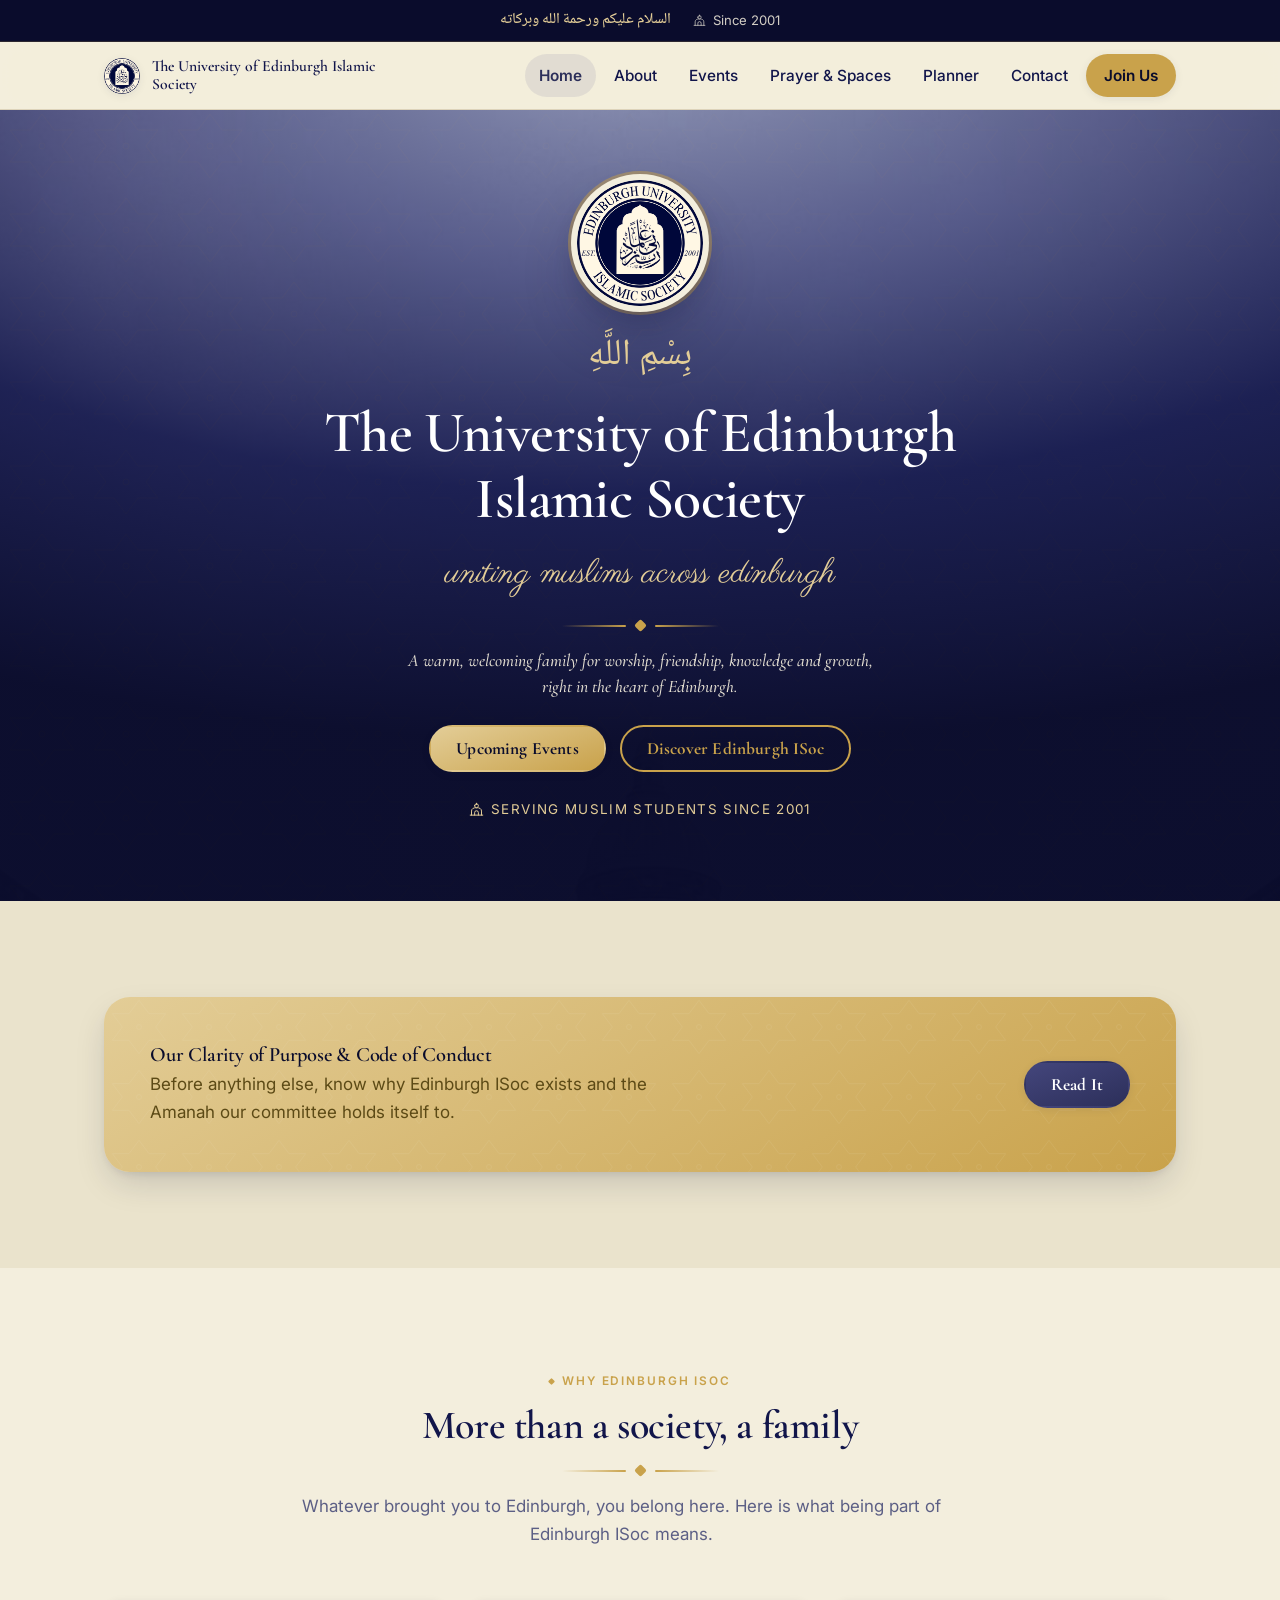
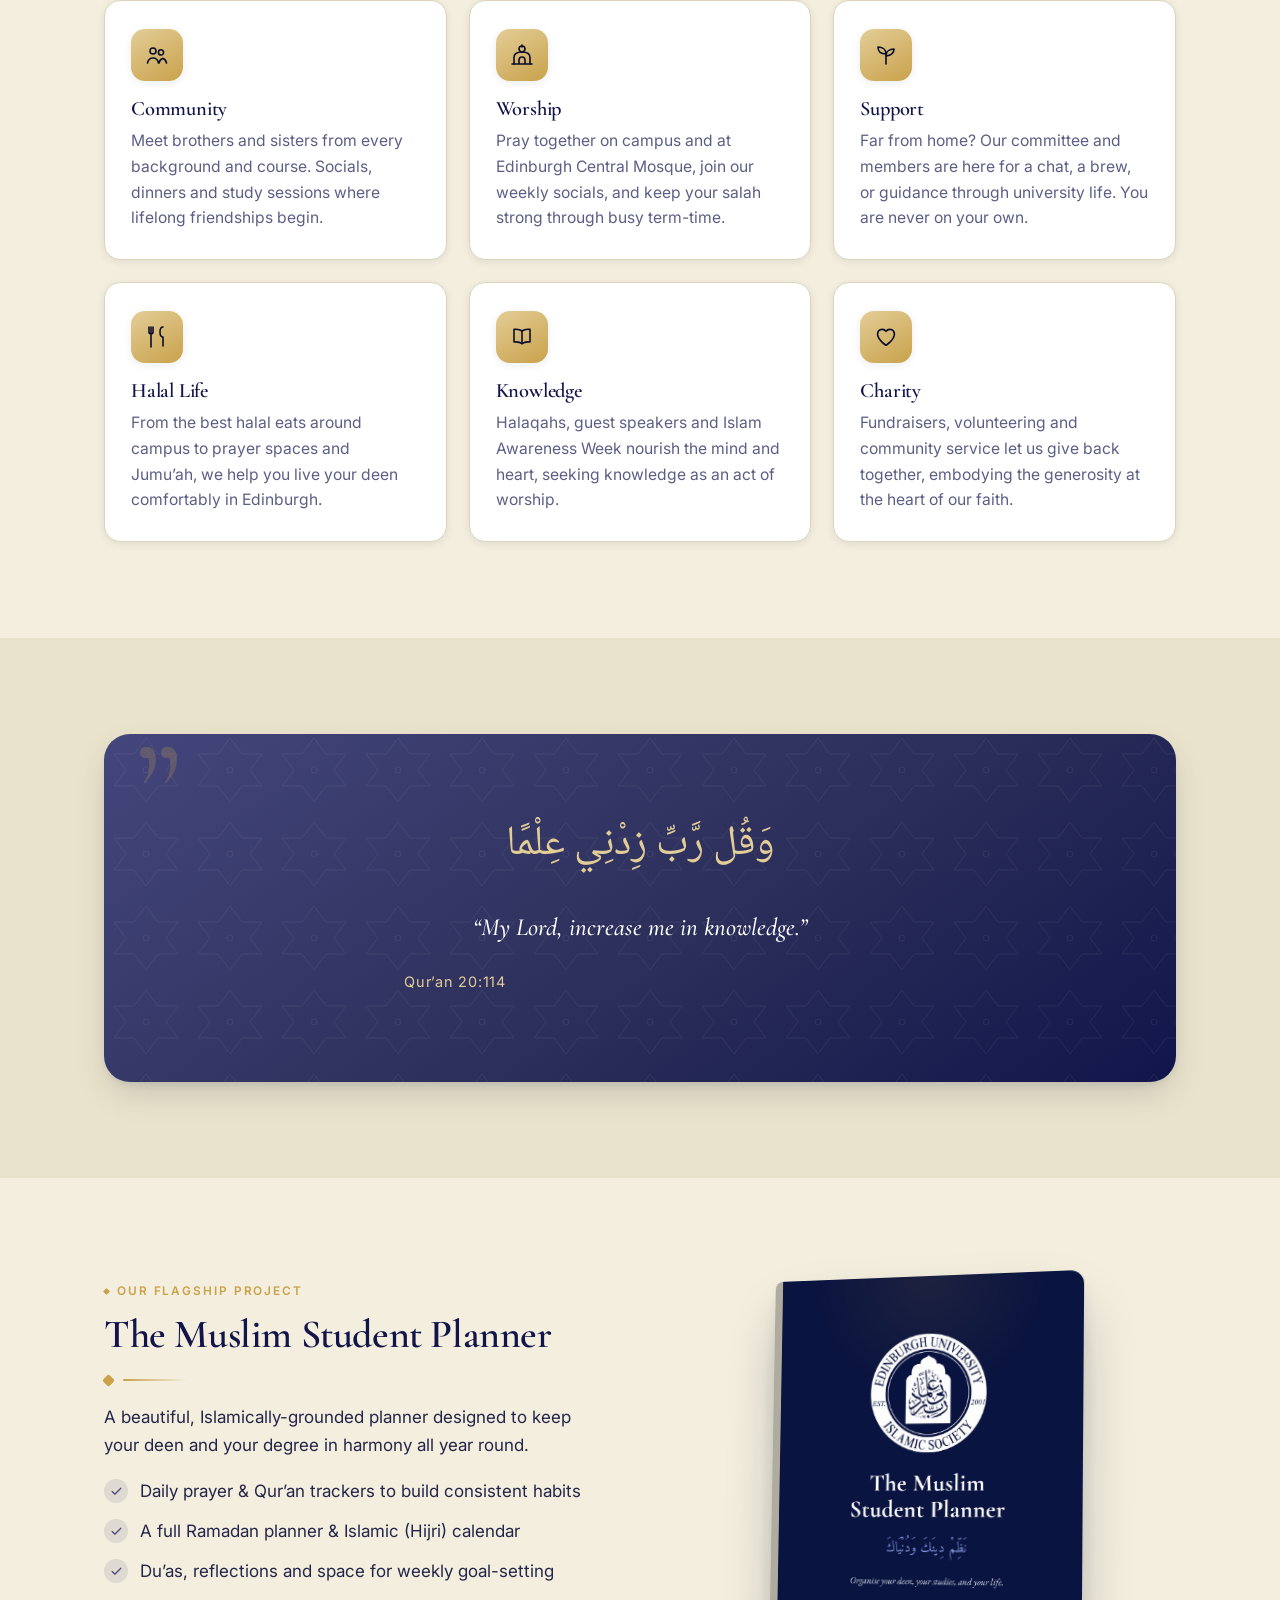
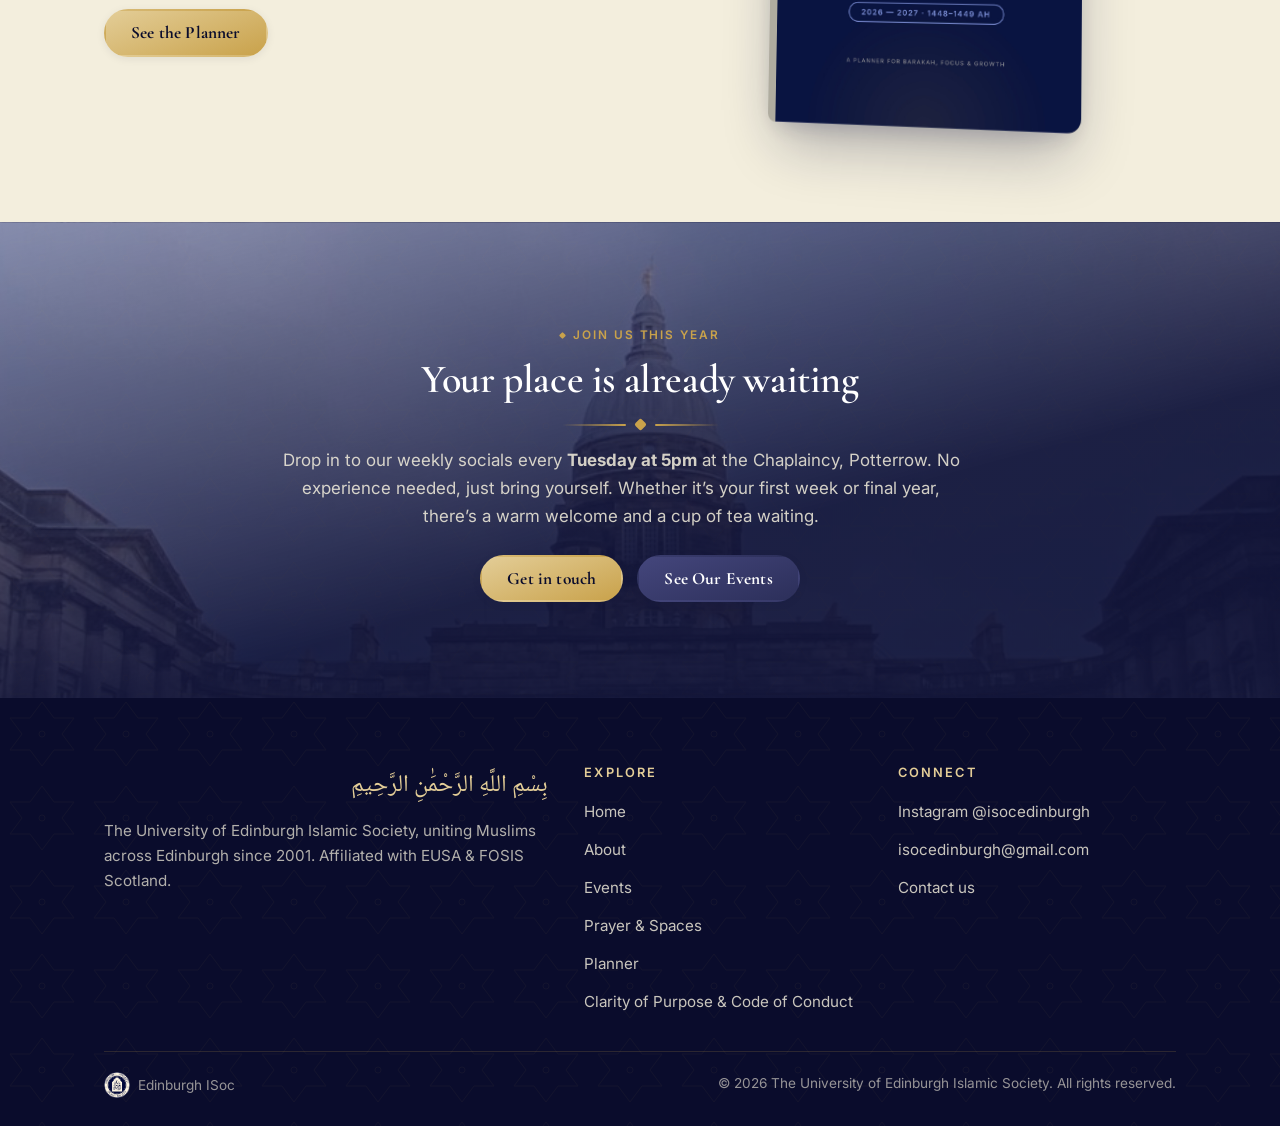
==== commit f3d2e3da: "Add membership sign-up link to primary nav EUSA's shop page sends X-Frame-Options: SAMEORIGIN, so it" ====
--- a/index.html
+++ b/index.html
@@ -34,7 +34,8 @@
         <a href="fixr.html">Events</a>
         <a href="prayer.html">Prayer &amp; Spaces</a>
         <a href="planner.html">Planner</a>
-        <a href="contact.html" class="nav-cta">Contact</a>
+        <a href="contact.html">Contact</a>
+        <a href="https://www.eusa.ed.ac.uk/shop?activity_id=201" class="nav-cta" target="_blank" rel="noopener">Join Us</a>
       </div>
       <button class="hamburger" aria-label="Open menu" aria-expanded="false" aria-controls="primary-menu">
         <span></span><span></span><span></span>
--- a/assets/style.css
+++ b/assets/style.css
@@ -6,7 +6,7 @@
 
 @import url('https://fonts.googleapis.com/css2?family=Cormorant+Garamond:ital,wght@0,500;0,600;0,700;1,500&family=Parisienne&family=Inter:wght@400;500;600;700&family=Noto+Naskh+Arabic:wght@400;500;600;700&display=swap');
 
-/* ---------- Design tokens — navy / gold / cream ---------- */
+/* ---------- Design tokens: navy / gold / cream ---------- */
 :root {
   --ink: #11154a;
   --ink2: #0a0c2c;
@@ -110,7 +110,7 @@
 /* Arabic text */
 .arabic { font-family: var(--arabic); direction: rtl; line-height: 2; }
 
-/* Script accent — sparing use, short phrases only */
+/* Script accent: sparing use, short phrases only */
 .script { font-family: var(--script); font-weight: 400; color: var(--gold); line-height: 1.1; }
 .hero-script { display: block; font-family: var(--script); font-size: clamp(1.35rem, 5.5vw, 2.15rem); color: var(--gold-lt); margin: 0 0 14px; }
 
@@ -167,7 +167,7 @@
 .btn svg { width: 17px; height: 17px; }
 
 /* =====================================================================
-   Hero — photographic, layered
+   Hero: photographic, layered
    ===================================================================== */
 .hero {
   position: relative;
@@ -203,7 +203,7 @@
 .hero .hero-meta span { display: inline-flex; align-items: center; gap: 7px; }
 .hero .hero-meta svg { width: 15px; height: 15px; }
 
-/* Page (inner) hero — smaller, for sub pages, same photographic system */
+/* Page (inner) hero: smaller, for sub pages, same photographic system */
 .page-hero { position: relative; color: var(--cream); overflow: hidden; isolation: isolate; }
 .page-hero .hero-bg { background-position: center 60%; }
 .page-hero .hero-scrim { background: linear-gradient(165deg, rgba(255,255,255,.16) 0%, rgba(68,70,124,.78) 30%, rgba(17,21,74,.94) 70%); }
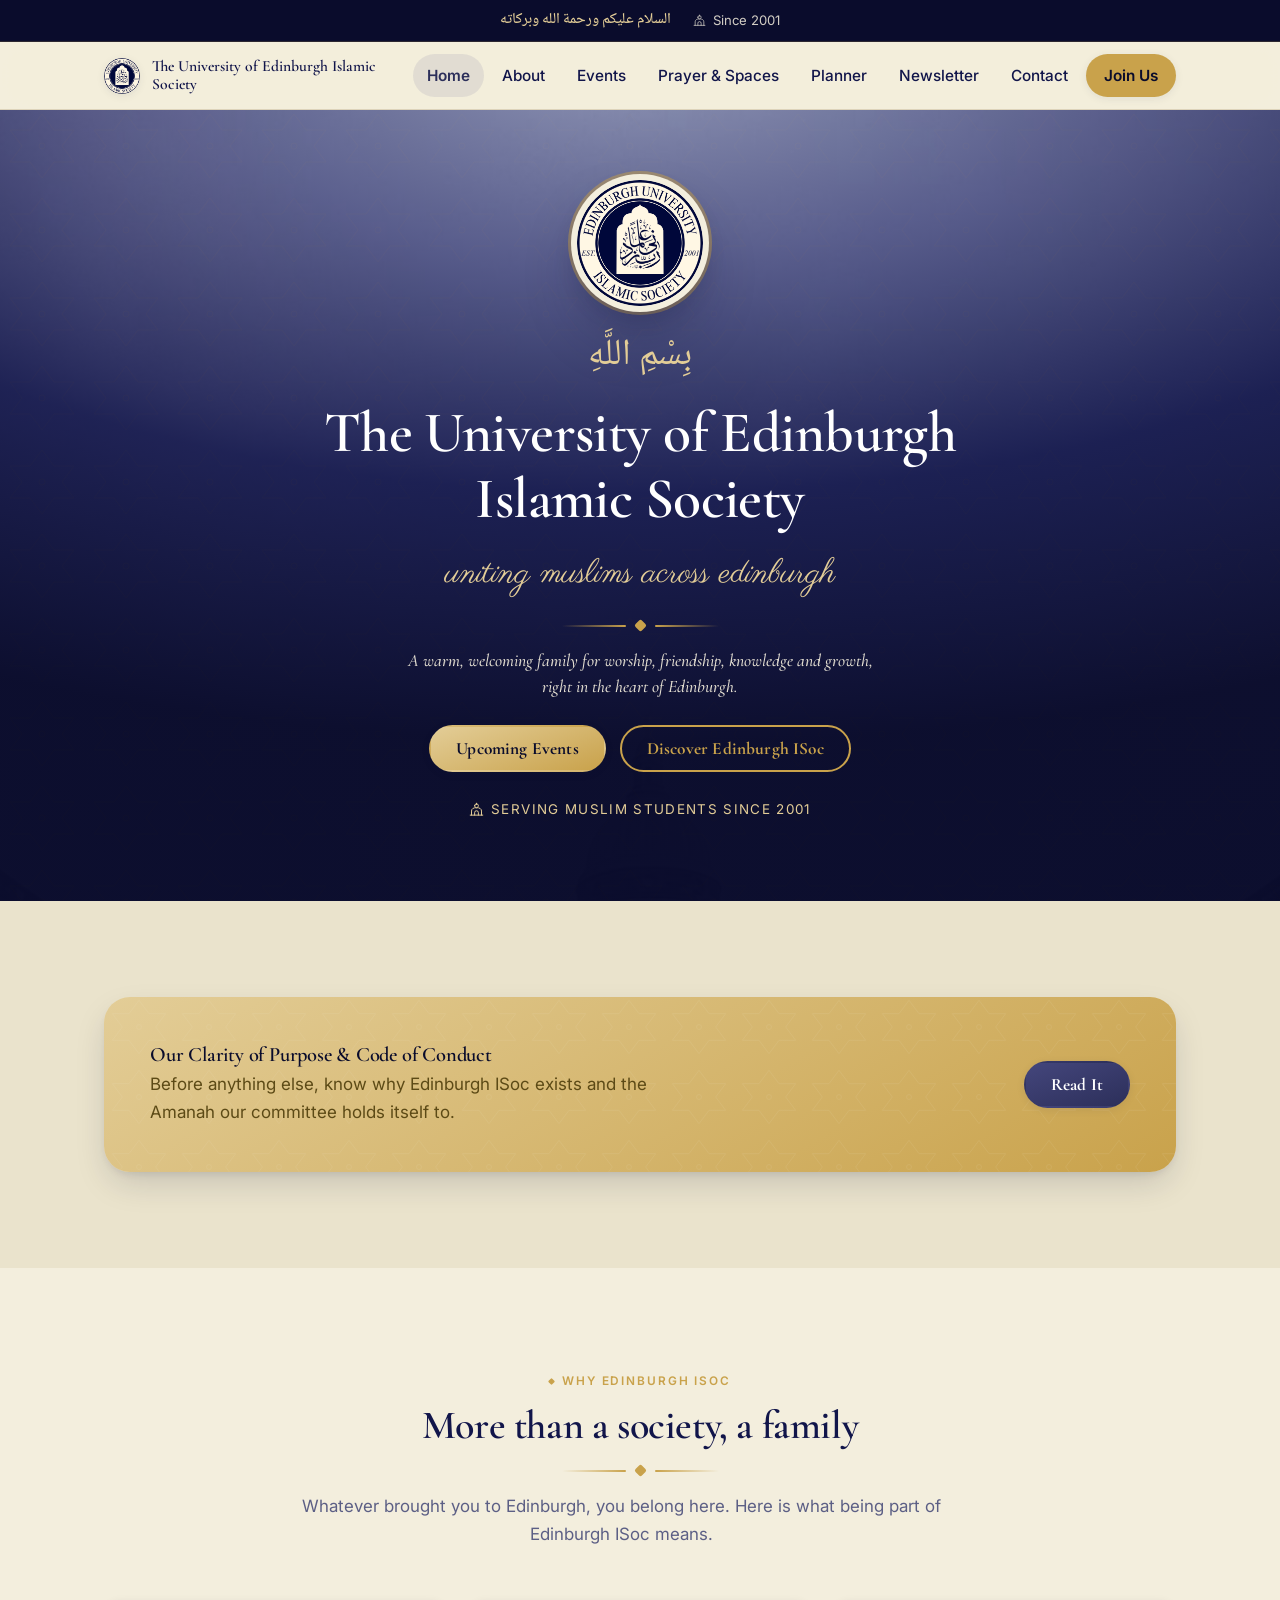
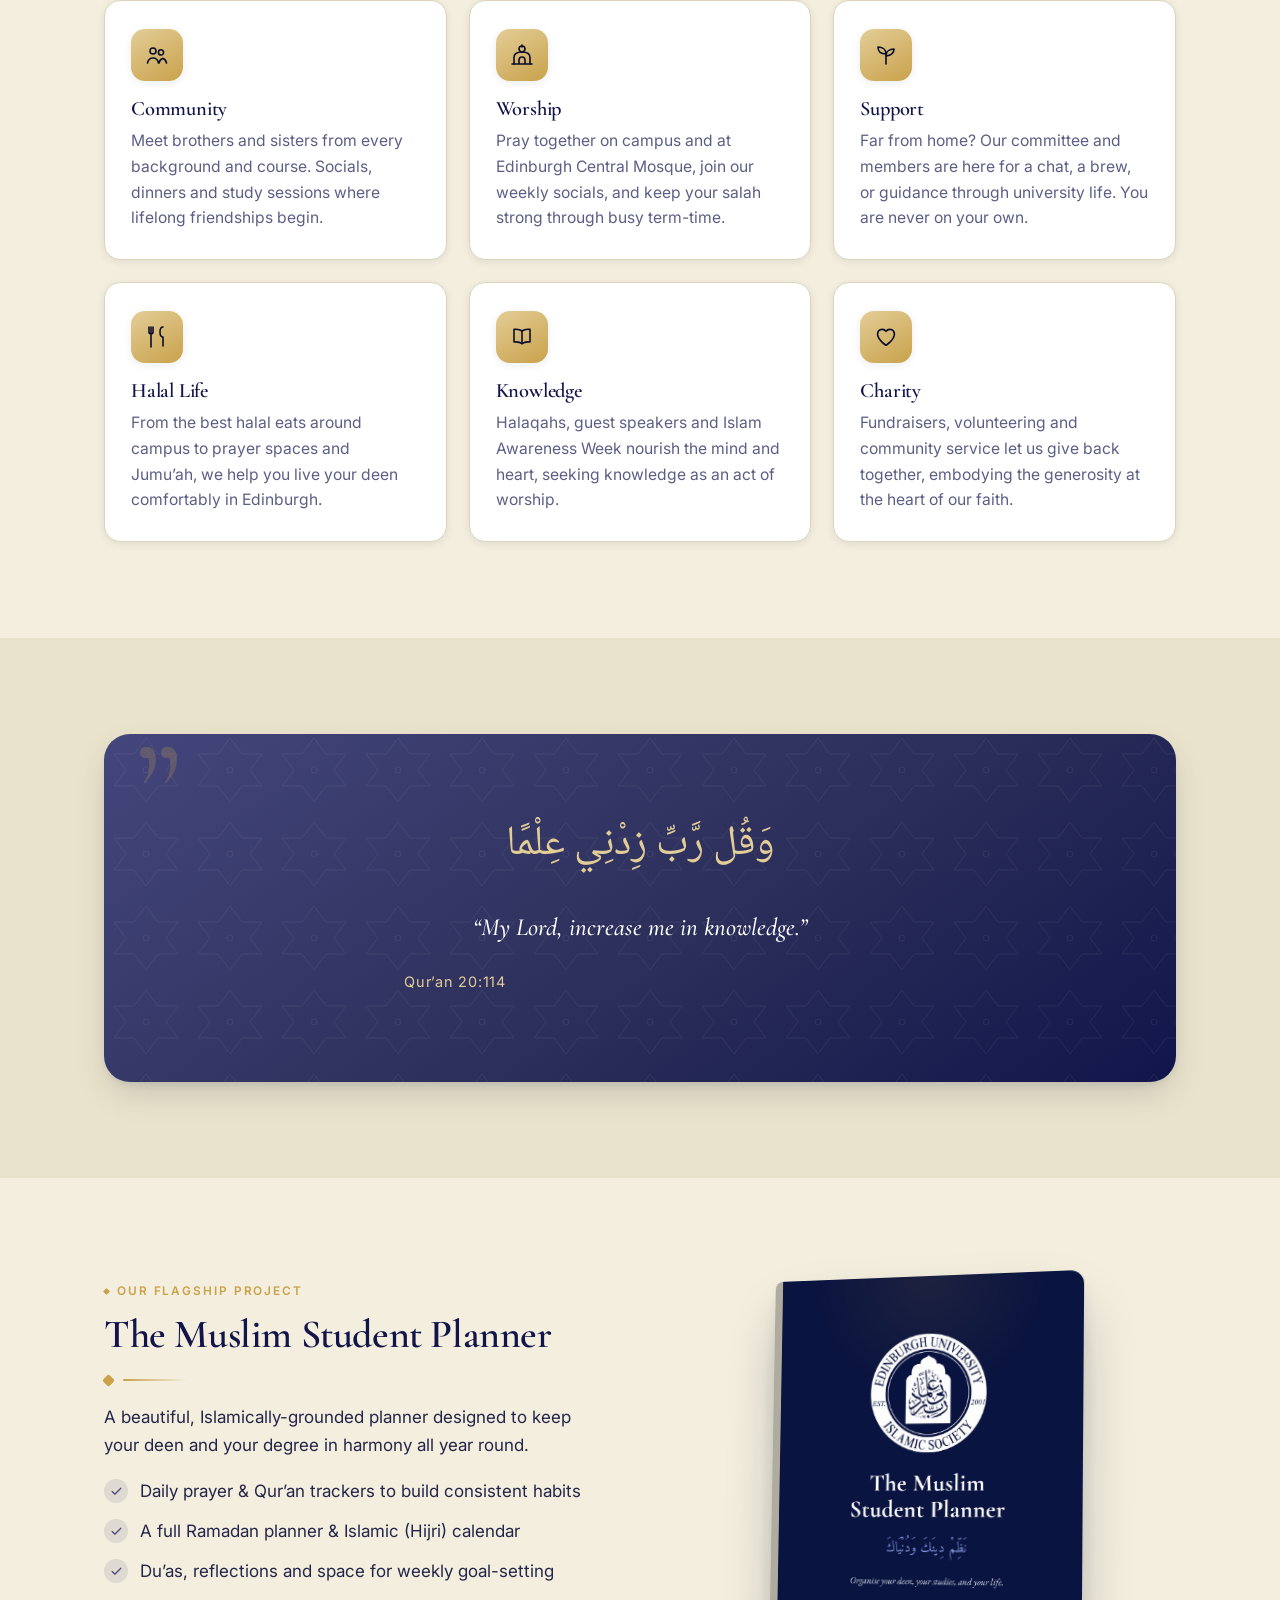
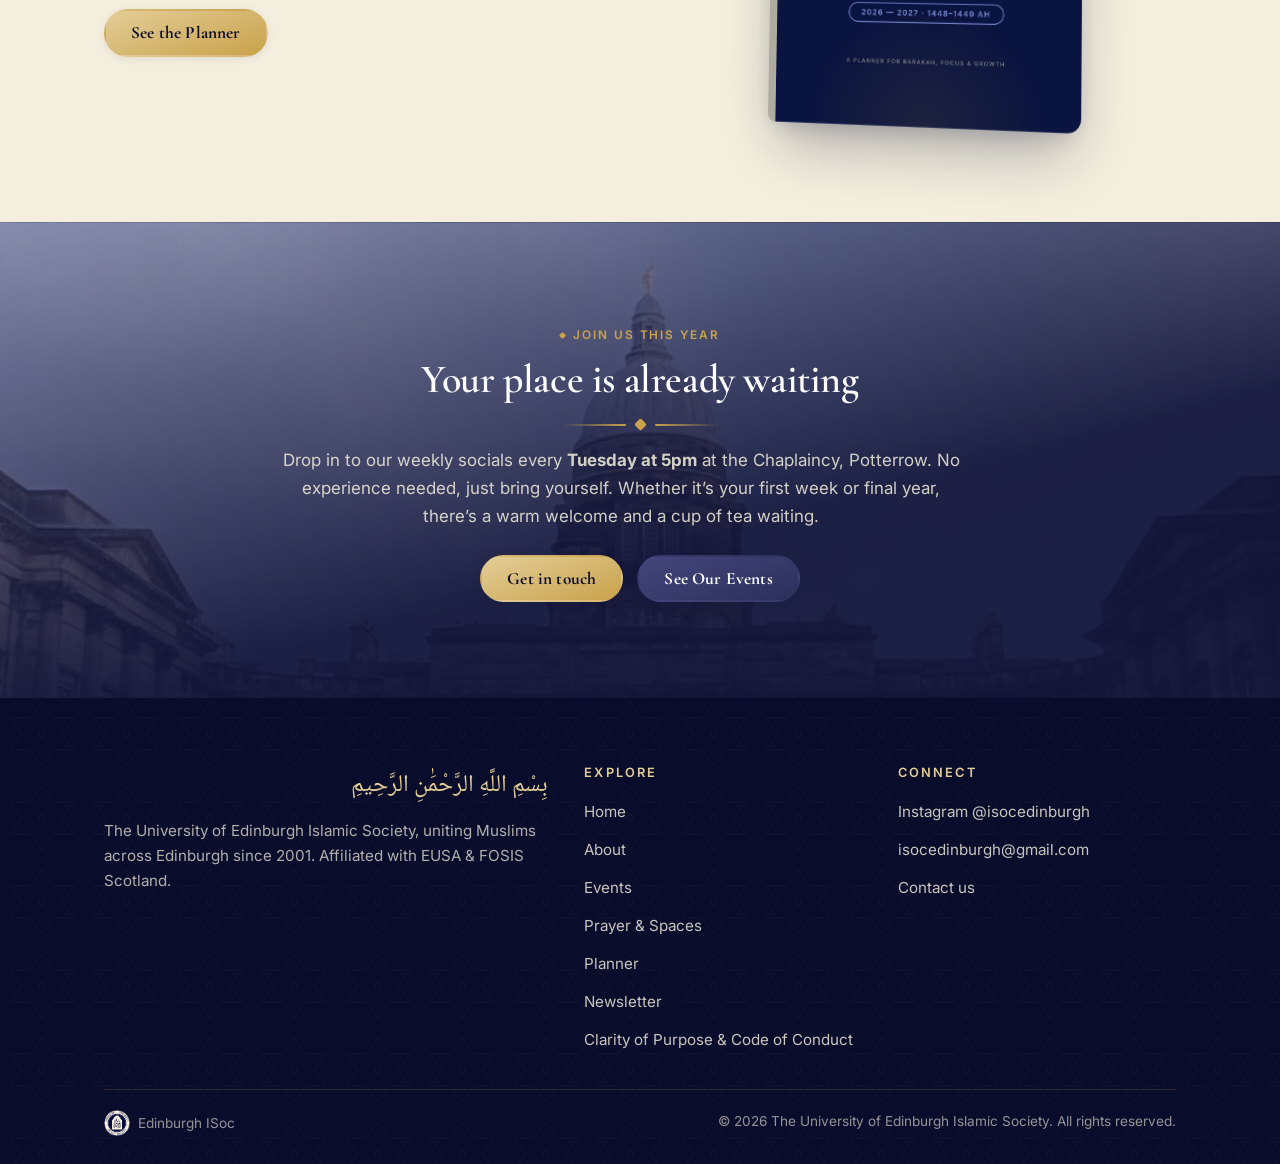
==== commit 5c57fdf6: "Add Newsletter page with Issue 1 of the Student & Global Affairs newsletter New newsletter.html list" ====
--- a/index.html
+++ b/index.html
@@ -34,6 +34,7 @@
         <a href="fixr.html">Events</a>
         <a href="prayer.html">Prayer &amp; Spaces</a>
         <a href="planner.html">Planner</a>
+        <a href="newsletter.html">Newsletter</a>
         <a href="contact.html">Contact</a>
         <a href="https://www.eusa.ed.ac.uk/shop?activity_id=201" class="nav-cta" target="_blank" rel="noopener">Join Us</a>
       </div>
@@ -194,6 +195,7 @@
             <li><a href="fixr.html">Events</a></li>
             <li><a href="prayer.html">Prayer &amp; Spaces</a></li>
             <li><a href="planner.html">Planner</a></li>
+            <li><a href="newsletter.html">Newsletter</a></li>
             <li><a href="conduct.html">Clarity of Purpose &amp; Code of Conduct</a></li>
           </ul>
         </div>
